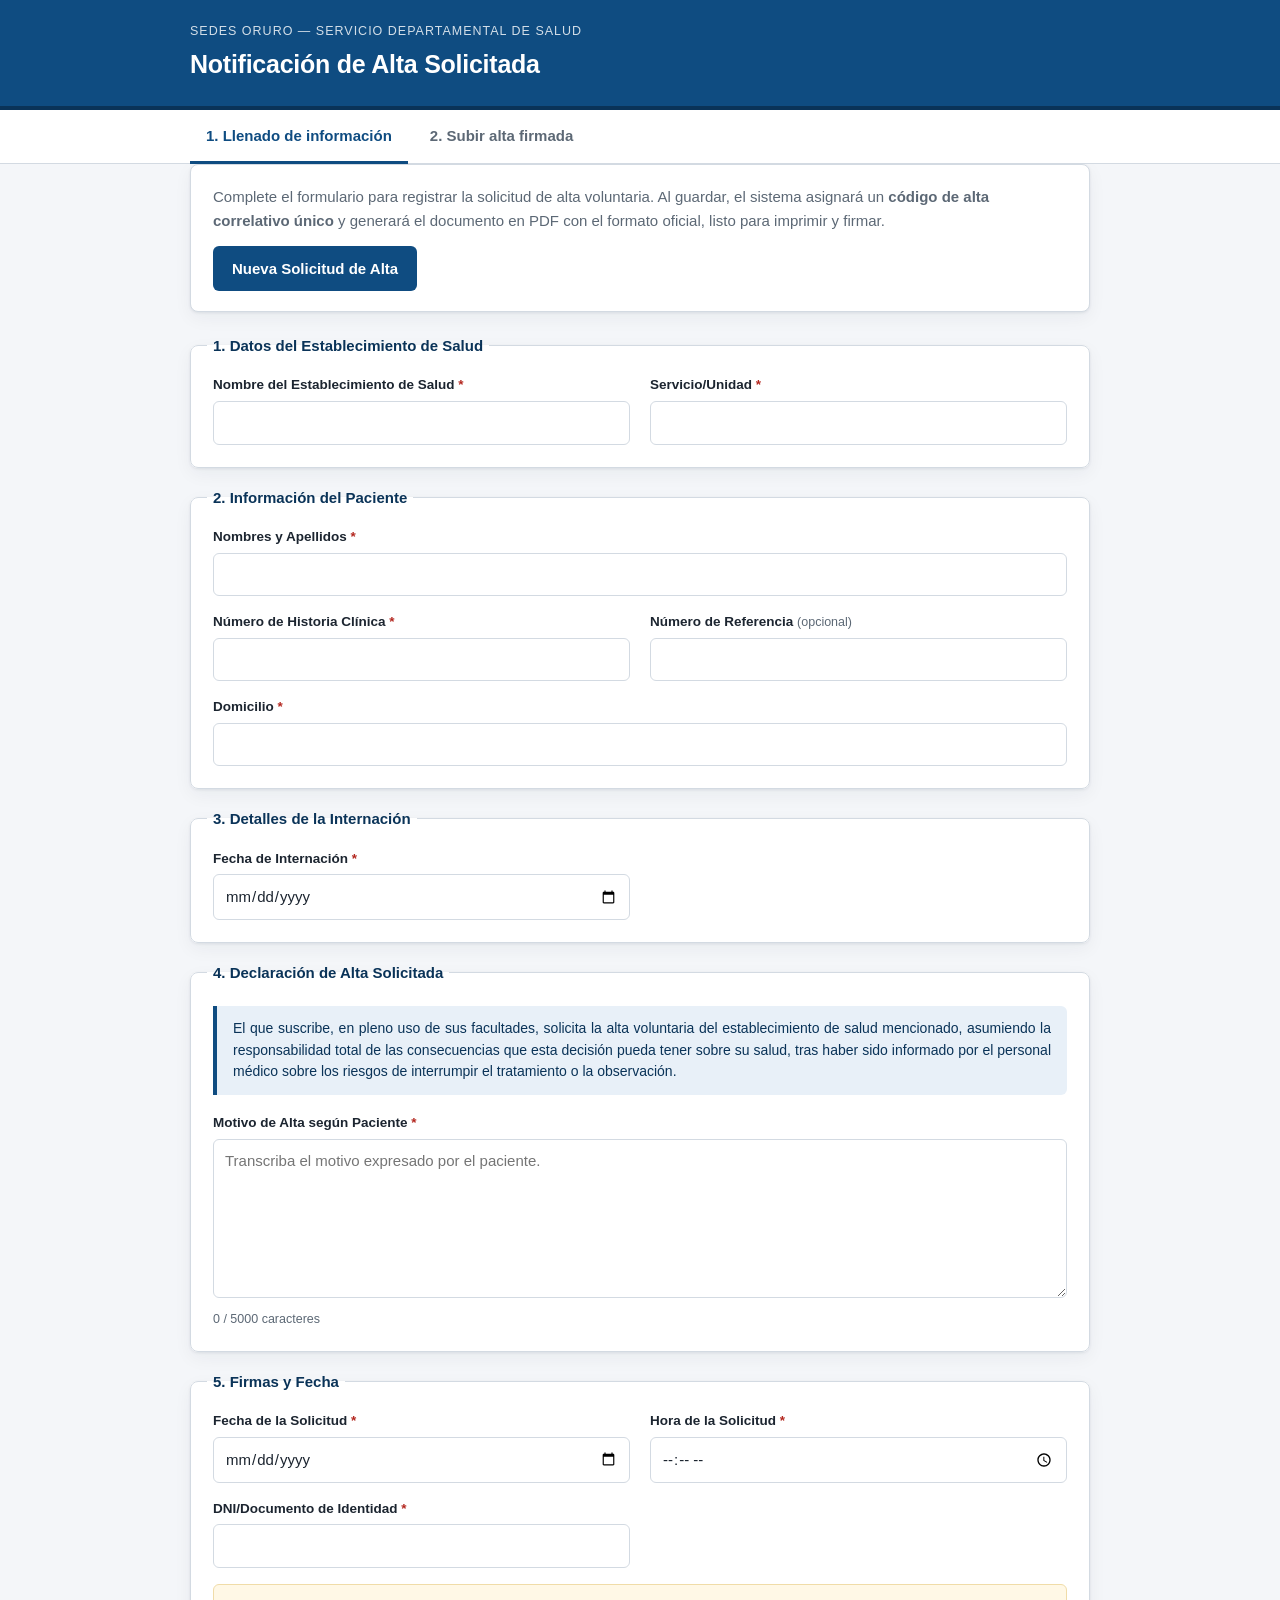
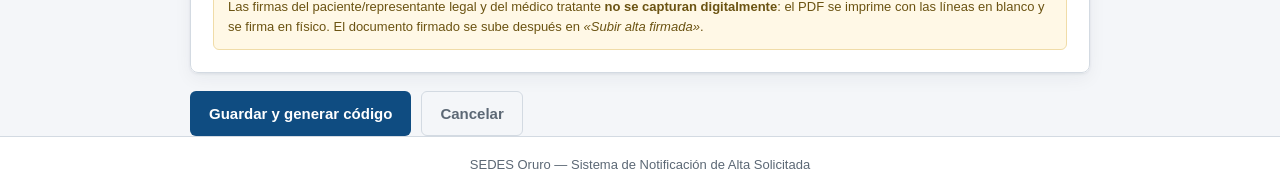
==== index.html @ 05558071 "first commit" ====
<!DOCTYPE html>
<html lang="es">
<head>
<meta charset="utf-8">
<meta name="viewport" content="width=device-width, initial-scale=1">
<title>Alta Solicitada — SEDES Oruro</title>
<meta name="description" content="Sistema de notificación de alta solicitada del Servicio Departamental de Salud de Oruro.">
<link rel="stylesheet" href="assets/style.css">
</head>
<body>

<header class="cabecera">
  <div class="contenedor cabecera__interior">
    <div>
      <p class="cabecera__institucion">SEDES Oruro — Servicio Departamental de Salud</p>
      <h1 class="cabecera__titulo">Notificación de Alta Solicitada</h1>
    </div>
  </div>
</header>

<nav class="pestanas" aria-label="Secciones del sistema">
  <div class="contenedor pestanas__interior">
    <button type="button" class="pestana pestana--activa" data-panel="panel-llenado" aria-selected="true">
      1. Llenado de información
    </button>
    <button type="button" class="pestana" data-panel="panel-subida" aria-selected="false">
      2. Subir alta firmada
    </button>
  </div>
</nav>

<main class="contenedor">

  <!-- ================================================================
       SECCIÓN A — LLENADO DE INFORMACIÓN
       ================================================================ -->
  <section id="panel-llenado" class="panel">

    <div class="intro">
      <p>
        Complete el formulario para registrar la solicitud de alta voluntaria. Al guardar,
        el sistema asignará un <strong>código de alta correlativo único</strong> y generará el
        documento en PDF con el formato oficial, listo para imprimir y firmar.
      </p>
      <button type="button" id="btn-nueva-solicitud" class="boton boton--primario">
        Nueva Solicitud de Alta
      </button>
    </div>

    <form id="form-alta" class="formulario" novalidate hidden>

      <!-- 1. Establecimiento -->
      <fieldset class="bloque">
        <legend class="bloque__titulo">1. Datos del Establecimiento de Salud</legend>
        <div class="grilla">
          <div class="campo">
            <label for="nombre_establecimiento">Nombre del Establecimiento de Salud <span class="req">*</span></label>
            <input type="text" id="nombre_establecimiento" name="nombre_establecimiento" maxlength="255" autocomplete="off" required>
            <p class="campo__error" data-error-de="nombre_establecimiento"></p>
          </div>
          <div class="campo">
            <label for="servicio_unidad">Servicio/Unidad <span class="req">*</span></label>
            <input type="text" id="servicio_unidad" name="servicio_unidad" maxlength="255" autocomplete="off" required>
            <p class="campo__error" data-error-de="servicio_unidad"></p>
          </div>
        </div>
      </fieldset>

      <!-- 2. Paciente -->
      <fieldset class="bloque">
        <legend class="bloque__titulo">2. Información del Paciente</legend>
        <div class="grilla">
          <div class="campo campo--ancho">
            <label for="nombre_paciente">Nombres y Apellidos <span class="req">*</span></label>
            <input type="text" id="nombre_paciente" name="nombre_paciente" maxlength="255" autocomplete="off" required>
            <p class="campo__error" data-error-de="nombre_paciente"></p>
          </div>
          <div class="campo">
            <label for="numero_historia_clinica">Número de Historia Clínica <span class="req">*</span></label>
            <input type="text" id="numero_historia_clinica" name="numero_historia_clinica" maxlength="100" autocomplete="off" required>
            <p class="campo__error" data-error-de="numero_historia_clinica"></p>
          </div>
          <div class="campo">
            <label for="numero_referencia">Número de Referencia <span class="opcional">(opcional)</span></label>
            <input type="text" id="numero_referencia" name="numero_referencia" maxlength="100" autocomplete="off">
            <p class="campo__error" data-error-de="numero_referencia"></p>
          </div>
          <div class="campo campo--ancho">
            <label for="domicilio">Domicilio <span class="req">*</span></label>
            <input type="text" id="domicilio" name="domicilio" maxlength="255" autocomplete="off" required>
            <p class="campo__error" data-error-de="domicilio"></p>
          </div>
        </div>
      </fieldset>

      <!-- 3. Internación -->
      <fieldset class="bloque">
        <legend class="bloque__titulo">3. Detalles de la Internación</legend>
        <div class="grilla">
          <div class="campo">
            <label for="fecha_internacion">Fecha de Internación <span class="req">*</span></label>
            <input type="date" id="fecha_internacion" name="fecha_internacion" required>
            <p class="campo__error" data-error-de="fecha_internacion"></p>
          </div>
        </div>
      </fieldset>

      <!-- 4. Declaración -->
      <fieldset class="bloque">
        <legend class="bloque__titulo">4. Declaración de Alta Solicitada</legend>
        <p class="declaracion">
          El que suscribe, en pleno uso de sus facultades, solicita la alta voluntaria del
          establecimiento de salud mencionado, asumiendo la responsabilidad total de las
          consecuencias que esta decisión pueda tener sobre su salud, tras haber sido
          informado por el personal médico sobre los riesgos de interrumpir el tratamiento
          o la observación.
        </p>
        <div class="campo">
          <label for="motivo_alta">Motivo de Alta según Paciente <span class="req">*</span></label>
          <textarea id="motivo_alta" name="motivo_alta" rows="6" maxlength="5000" required
                    placeholder="Transcriba el motivo expresado por el paciente."></textarea>
          <p class="campo__ayuda"><span id="contador-motivo">0</span> / 5000 caracteres</p>
          <p class="campo__error" data-error-de="motivo_alta"></p>
        </div>
      </fieldset>

      <!-- 5. Firmas y fecha -->
      <fieldset class="bloque">
        <legend class="bloque__titulo">5. Firmas y Fecha</legend>
        <div class="grilla">
          <div class="campo">
            <label for="fecha_solicitud">Fecha de la Solicitud <span class="req">*</span></label>
            <input type="date" id="fecha_solicitud" name="fecha_solicitud" required>
            <p class="campo__error" data-error-de="fecha_solicitud"></p>
          </div>
          <div class="campo">
            <label for="hora_solicitud">Hora de la Solicitud <span class="req">*</span></label>
            <input type="time" id="hora_solicitud" name="hora_solicitud" required>
            <p class="campo__error" data-error-de="hora_solicitud"></p>
          </div>
          <div class="campo">
            <label for="dni_documento">DNI/Documento de Identidad <span class="req">*</span></label>
            <input type="text" id="dni_documento" name="dni_documento" maxlength="50" autocomplete="off" required>
            <p class="campo__error" data-error-de="dni_documento"></p>
          </div>
        </div>
        <p class="aviso">
          Las firmas del paciente/representante legal y del médico tratante <strong>no se
          capturan digitalmente</strong>: el PDF se imprime con las líneas en blanco y se firma
          en físico. El documento firmado se sube después en <em>«Subir alta firmada»</em>.
        </p>
      </fieldset>

      <div class="acciones">
        <button type="submit" class="boton boton--primario" id="btn-guardar">Guardar y generar código</button>
        <button type="button" class="boton boton--plano" id="btn-cancelar">Cancelar</button>
      </div>

      <p class="mensaje" id="mensaje-alta" role="status" hidden></p>
    </form>

    <!-- Resultado tras guardar -->
    <div class="resultado" id="resultado-alta" hidden>
      <p class="resultado__etiqueta">Código de alta asignado</p>
      <p class="resultado__codigo" id="codigo-asignado">—</p>
      <p class="resultado__detalle" id="resultado-detalle"></p>
      <div class="acciones">
        <a class="boton boton--primario" id="btn-descargar-pdf" href="#" download>Descargar PDF</a>
        <a class="boton boton--secundario" id="btn-ver-pdf" href="#" target="_blank" rel="noopener">Ver PDF</a>
        <button type="button" class="boton boton--plano" id="btn-otra-solicitud">Registrar otra solicitud</button>
      </div>
      <p class="resultado__nota">
        Anote o conserve este código: será necesario para subir el documento una vez firmado.
      </p>
    </div>

  </section>

  <!-- ================================================================
       SECCIÓN B — SUBIR ALTA FIRMADA
       ================================================================ -->
  <section id="panel-subida" class="panel" hidden>

    <div class="intro">
      <p>
        Suba el formato de alta ya firmado en físico (escaneado o fotografiado). El sistema
        verificará que el código de alta corresponda a una solicitud registrada antes de
        aceptar el archivo.
      </p>
    </div>

    <form id="form-subida" class="formulario" novalidate enctype="multipart/form-data">
      <fieldset class="bloque">
        <legend class="bloque__titulo">Documento firmado</legend>

        <div class="campo">
          <label for="codigo_alta">Código de Alta <span class="req">*</span></label>
          <input type="text" id="codigo_alta" name="codigo_alta" maxlength="20"
                 placeholder="ALTA-000001" autocomplete="off" spellcheck="false" required>
          <p class="campo__ayuda" id="estado-codigo"></p>
          <p class="campo__error" data-error-de="codigo_alta"></p>
        </div>

        <div class="campo">
          <label for="archivo">Adjuntar Documento <span class="req">*</span></label>
          <input type="file" id="archivo" name="archivo" accept=".pdf,.jpg,.jpeg,application/pdf,image/jpeg" required>
          <p class="campo__ayuda">Formatos aceptados: PDF o JPG. Tamaño máximo: 10 MB.</p>
          <p class="campo__error" data-error-de="archivo"></p>
        </div>
      </fieldset>

      <div class="acciones">
        <button type="submit" class="boton boton--primario" id="btn-subir">Subir documento</button>
        <button type="button" class="boton boton--plano" id="btn-limpiar-subida">Limpiar</button>
      </div>

      <p class="mensaje" id="mensaje-subida" role="status" hidden></p>
    </form>

    <div class="resultado" id="resultado-subida" hidden>
      <p class="resultado__etiqueta">Documento recibido</p>
      <p class="resultado__codigo" id="subida-codigo">—</p>
      <p class="resultado__detalle" id="subida-detalle"></p>
      <div class="acciones">
        <button type="button" class="boton boton--plano" id="btn-otra-subida">Subir otro documento</button>
      </div>
    </div>

  </section>

</main>

<footer class="pie">
  <div class="contenedor">
    <p>SEDES Oruro — Sistema de Notificación de Alta Solicitada</p>
  </div>
</footer>

<script src="assets/app.js"></script>
</body>
</html>
---- assets/style.css ----
/* =====================================================================
   Sistema de Alta Solicitada — SEDES Oruro
   Hoja de estilos única de la landing page.
   ===================================================================== */

:root {
  --azul:        #0f4c81;
  --azul-oscuro: #0a3358;
  --azul-suave:  #e8f0f8;
  --verde:       #1b7a4b;
  --verde-suave: #e6f4ec;
  --rojo:        #b3261e;
  --rojo-suave:  #fdecea;
  --tinta:       #1c2530;
  --gris:        #5c6875;
  --borde:       #d3dae2;
  --fondo:       #f4f6f9;
  --blanco:      #ffffff;
  --radio:       8px;
  --sombra:      0 1px 3px rgba(16, 30, 50, .08), 0 6px 18px rgba(16, 30, 50, .05);
}

* { box-sizing: border-box; }

html { -webkit-text-size-adjust: 100%; }

body {
  margin: 0;
  background: var(--fondo);
  color: var(--tinta);
  font-family: "Segoe UI", Roboto, "Helvetica Neue", Arial, sans-serif;
  font-size: 15px;
  line-height: 1.55;
}

.contenedor {
  width: 100%;
  max-width: 940px;
  margin: 0 auto;
  padding: 0 20px;
}

/* ---------- Cabecera ------------------------------------------------ */
.cabecera {
  background: var(--azul);
  color: var(--blanco);
  border-bottom: 4px solid var(--azul-oscuro);
}

.cabecera__interior {
  padding-top: 22px;
  padding-bottom: 22px;
}

.cabecera__institucion {
  margin: 0;
  font-size: 12.5px;
  letter-spacing: .08em;
  text-transform: uppercase;
  color: rgba(255, 255, 255, .82);
}

.cabecera__titulo {
  margin: 4px 0 0;
  font-size: 25px;
  font-weight: 600;
  letter-spacing: -.01em;
}

/* ---------- Pestañas ------------------------------------------------ */
.pestanas {
  background: var(--blanco);
  border-bottom: 1px solid var(--borde);
  position: sticky;
  top: 0;
  z-index: 5;
}

.pestanas__interior { display: flex; gap: 6px; }

.pestana {
  appearance: none;
  border: 0;
  background: transparent;
  padding: 14px 16px;
  font: inherit;
  font-weight: 600;
  color: var(--gris);
  cursor: pointer;
  border-bottom: 3px solid transparent;
  margin-bottom: -1px;
}

.pestana:hover { color: var(--azul); }

.pestana--activa {
  color: var(--azul);
  border-bottom-color: var(--azul);
}

.pestana:focus-visible,
.boton:focus-visible,
input:focus-visible,
textarea:focus-visible {
  outline: 3px solid rgba(15, 76, 129, .35);
  outline-offset: 1px;
}

/* ---------- Estructura ---------------------------------------------- */
main { padding: 28px 20px 56px; }

.panel[hidden] { display: none; }

.intro {
  background: var(--blanco);
  border: 1px solid var(--borde);
  border-radius: var(--radio);
  padding: 20px 22px;
  box-shadow: var(--sombra);
  margin-bottom: 22px;
}

.intro p { margin: 0 0 14px; color: var(--gris); }
.intro p:last-child { margin-bottom: 0; }

.formulario { display: block; }

.bloque {
  background: var(--blanco);
  border: 1px solid var(--borde);
  border-radius: var(--radio);
  padding: 18px 22px 22px;
  margin: 0 0 18px;
  box-shadow: var(--sombra);
}

.bloque__titulo {
  font-size: 15px;
  font-weight: 700;
  color: var(--azul-oscuro);
  padding: 0 6px;
  margin-left: -6px;
}

/* ---------- Campos --------------------------------------------------- */
.grilla {
  display: grid;
  grid-template-columns: repeat(2, minmax(0, 1fr));
  gap: 16px 20px;
}

.campo--ancho { grid-column: 1 / -1; }

.campo label {
  display: block;
  font-weight: 600;
  font-size: 13.5px;
  margin-bottom: 5px;
}

.req { color: var(--rojo); }
.opcional { color: var(--gris); font-weight: 400; font-size: 12.5px; }

input[type="text"],
input[type="date"],
input[type="time"],
input[type="file"],
textarea {
  width: 100%;
  padding: 9px 11px;
  border: 1px solid var(--borde);
  border-radius: 6px;
  font: inherit;
  color: var(--tinta);
  background: var(--blanco);
  transition: border-color .15s ease;
}

input:focus, textarea:focus { border-color: var(--azul); }

textarea { resize: vertical; min-height: 110px; }

input[type="file"] { padding: 8px; background: #fbfcfd; }

.campo--invalido input,
.campo--invalido textarea { border-color: var(--rojo); background: #fffafa; }

.campo__ayuda {
  margin: 5px 0 0;
  font-size: 12.5px;
  color: var(--gris);
}

.campo__error {
  margin: 5px 0 0;
  font-size: 12.5px;
  color: var(--rojo);
  font-weight: 600;
  display: none;
}

.campo__error.visible { display: block; }

.declaracion {
  background: var(--azul-suave);
  border-left: 4px solid var(--azul);
  border-radius: 0 6px 6px 0;
  padding: 12px 16px;
  margin: 4px 0 18px;
  text-align: justify;
  color: var(--azul-oscuro);
  font-size: 14px;
}

.aviso {
  margin: 16px 0 0;
  padding: 12px 14px;
  background: #fff8e6;
  border: 1px solid #f0dca8;
  border-radius: 6px;
  font-size: 13px;
  color: #6b5312;
}

/* ---------- Botones -------------------------------------------------- */
.acciones {
  display: flex;
  flex-wrap: wrap;
  gap: 10px;
  align-items: center;
}

.boton {
  appearance: none;
  display: inline-block;
  border: 1px solid transparent;
  border-radius: 6px;
  padding: 10px 18px;
  font: inherit;
  font-weight: 600;
  cursor: pointer;
  text-decoration: none;
  text-align: center;
  transition: background-color .15s ease, border-color .15s ease;
}

.boton--primario { background: var(--azul); color: var(--blanco); }
.boton--primario:hover { background: var(--azul-oscuro); }

.boton--secundario {
  background: var(--blanco);
  color: var(--azul);
  border-color: var(--azul);
}
.boton--secundario:hover { background: var(--azul-suave); }

.boton--plano {
  background: transparent;
  color: var(--gris);
  border-color: var(--borde);
}
.boton--plano:hover { background: #eef1f5; }

.boton[disabled],
.boton[aria-disabled="true"] {
  opacity: .55;
  cursor: not-allowed;
  pointer-events: none;
}

/* ---------- Mensajes y resultado -------------------------------------- */
.mensaje {
  margin: 16px 0 0;
  padding: 12px 14px;
  border-radius: 6px;
  font-weight: 600;
  font-size: 14px;
}

.mensaje--error {
  background: var(--rojo-suave);
  color: var(--rojo);
  border: 1px solid #f2c1bd;
}

.mensaje--ok {
  background: var(--verde-suave);
  color: var(--verde);
  border: 1px solid #b9dfc9;
}

.mensaje--info {
  background: var(--azul-suave);
  color: var(--azul-oscuro);
  border: 1px solid #c3d8ea;
}

.resultado {
  background: var(--blanco);
  border: 2px solid var(--verde);
  border-radius: var(--radio);
  padding: 22px;
  box-shadow: var(--sombra);
  text-align: center;
}

.resultado__etiqueta {
  margin: 0;
  font-size: 12.5px;
  letter-spacing: .09em;
  text-transform: uppercase;
  color: var(--verde);
  font-weight: 700;
}

.resultado__codigo {
  margin: 6px 0 4px;
  font-size: 34px;
  font-weight: 700;
  letter-spacing: .04em;
  font-family: "Consolas", "SFMono-Regular", "Menlo", monospace;
  color: var(--tinta);
}

.resultado__detalle {
  margin: 0 0 18px;
  color: var(--gris);
  font-size: 14px;
}

.resultado .acciones { justify-content: center; }

.resultado__nota {
  margin: 16px 0 0;
  font-size: 13px;
  color: var(--gris);
}

.estado-ok   { color: var(--verde); font-weight: 600; }
.estado-mal  { color: var(--rojo);  font-weight: 600; }

/* ---------- Pie ------------------------------------------------------- */
.pie {
  border-top: 1px solid var(--borde);
  background: var(--blanco);
  padding: 18px 0;
}

.pie p {
  margin: 0;
  font-size: 13px;
  color: var(--gris);
  text-align: center;
}

/* ---------- Responsive ------------------------------------------------ */
@media (max-width: 640px) {
  .grilla { grid-template-columns: 1fr; }
  .cabecera__titulo { font-size: 20px; }
  .resultado__codigo { font-size: 26px; }
  .bloque { padding: 16px; }
  .acciones .boton { flex: 1 1 auto; }
}
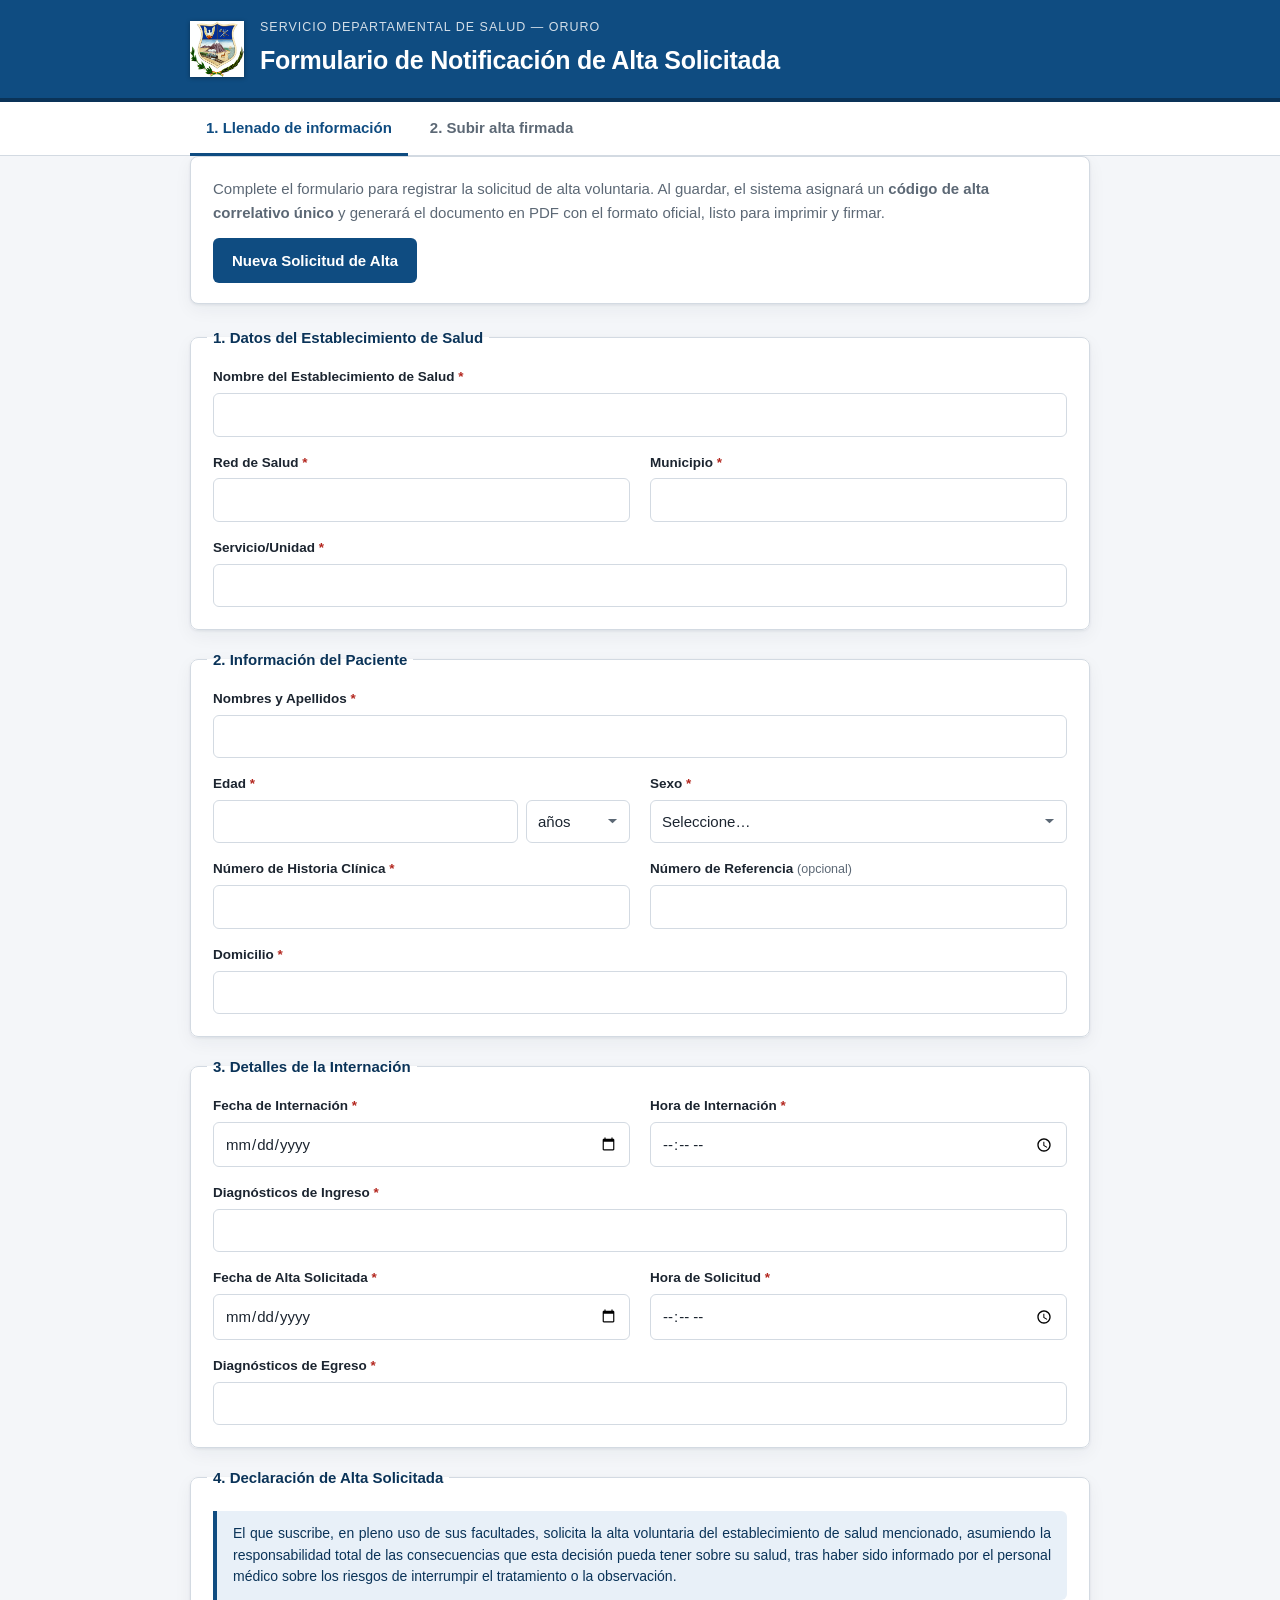
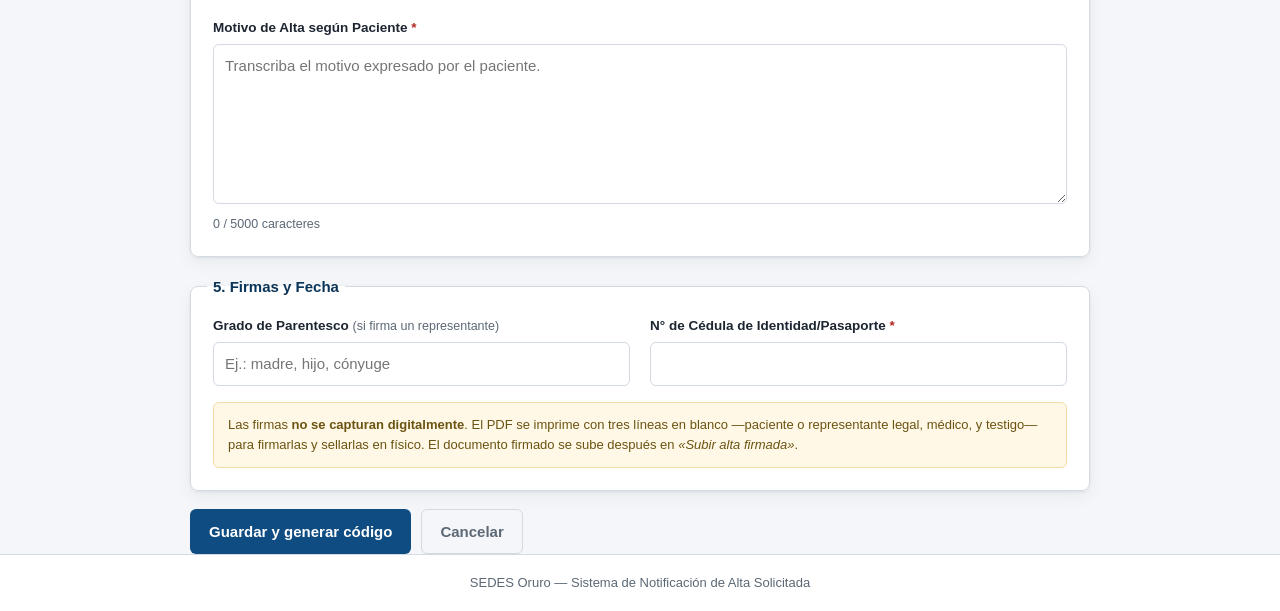
==== commit 75b77771: "fix: nuevos campos" ====
--- a/index.html
+++ b/index.html
@@ -5,15 +5,17 @@
 <meta name="viewport" content="width=device-width, initial-scale=1">
 <title>Alta Solicitada — SEDES Oruro</title>
 <meta name="description" content="Sistema de notificación de alta solicitada del Servicio Departamental de Salud de Oruro.">
+<link rel="icon" href="assets/membrete.png" type="image/png">
 <link rel="stylesheet" href="assets/style.css">
 </head>
 <body>
 
 <header class="cabecera">
   <div class="contenedor cabecera__interior">
+    <img class="cabecera__escudo" src="assets/membrete.png" alt="Escudo del Departamento de Oruro">
     <div>
-      <p class="cabecera__institucion">SEDES Oruro — Servicio Departamental de Salud</p>
-      <h1 class="cabecera__titulo">Notificación de Alta Solicitada</h1>
+      <p class="cabecera__institucion">Servicio Departamental de Salud — Oruro</p>
+      <h1 class="cabecera__titulo">Formulario de Notificación de Alta Solicitada</h1>
     </div>
   </div>
 </header>
@@ -53,12 +55,22 @@
       <fieldset class="bloque">
         <legend class="bloque__titulo">1. Datos del Establecimiento de Salud</legend>
         <div class="grilla">
-          <div class="campo">
+          <div class="campo campo--ancho">
             <label for="nombre_establecimiento">Nombre del Establecimiento de Salud <span class="req">*</span></label>
             <input type="text" id="nombre_establecimiento" name="nombre_establecimiento" maxlength="255" autocomplete="off" required>
             <p class="campo__error" data-error-de="nombre_establecimiento"></p>
           </div>
           <div class="campo">
+            <label for="red_salud">Red de Salud <span class="req">*</span></label>
+            <input type="text" id="red_salud" name="red_salud" maxlength="255" autocomplete="off" required>
+            <p class="campo__error" data-error-de="red_salud"></p>
+          </div>
+          <div class="campo">
+            <label for="municipio">Municipio <span class="req">*</span></label>
+            <input type="text" id="municipio" name="municipio" maxlength="255" autocomplete="off" required>
+            <p class="campo__error" data-error-de="municipio"></p>
+          </div>
+          <div class="campo campo--ancho">
             <label for="servicio_unidad">Servicio/Unidad <span class="req">*</span></label>
             <input type="text" id="servicio_unidad" name="servicio_unidad" maxlength="255" autocomplete="off" required>
             <p class="campo__error" data-error-de="servicio_unidad"></p>
@@ -76,6 +88,27 @@
             <p class="campo__error" data-error-de="nombre_paciente"></p>
           </div>
           <div class="campo">
+            <label for="edad">Edad <span class="req">*</span></label>
+            <div class="campo__compuesto">
+              <input type="number" id="edad" name="edad" min="0" max="130" step="1" inputmode="numeric" required>
+              <select id="edad_unidad" name="edad_unidad">
+                <option value="anios" selected>años</option>
+                <option value="meses">meses</option>
+                <option value="dias">días</option>
+              </select>
+            </div>
+            <p class="campo__error" data-error-de="edad"></p>
+          </div>
+          <div class="campo">
+            <label for="sexo">Sexo <span class="req">*</span></label>
+            <select id="sexo" name="sexo" required>
+              <option value="">Seleccione…</option>
+              <option value="F">Femenino</option>
+              <option value="M">Masculino</option>
+            </select>
+            <p class="campo__error" data-error-de="sexo"></p>
+          </div>
+          <div class="campo">
             <label for="numero_historia_clinica">Número de Historia Clínica <span class="req">*</span></label>
             <input type="text" id="numero_historia_clinica" name="numero_historia_clinica" maxlength="100" autocomplete="off" required>
             <p class="campo__error" data-error-de="numero_historia_clinica"></p>
@@ -101,6 +134,31 @@
             <label for="fecha_internacion">Fecha de Internación <span class="req">*</span></label>
             <input type="date" id="fecha_internacion" name="fecha_internacion" required>
             <p class="campo__error" data-error-de="fecha_internacion"></p>
+          </div>
+          <div class="campo">
+            <label for="hora_internacion">Hora de Internación <span class="req">*</span></label>
+            <input type="time" id="hora_internacion" name="hora_internacion" required>
+            <p class="campo__error" data-error-de="hora_internacion"></p>
+          </div>
+          <div class="campo campo--ancho">
+            <label for="diagnosticos_ingreso">Diagnósticos de Ingreso <span class="req">*</span></label>
+            <input type="text" id="diagnosticos_ingreso" name="diagnosticos_ingreso" maxlength="300" autocomplete="off" required>
+            <p class="campo__error" data-error-de="diagnosticos_ingreso"></p>
+          </div>
+          <div class="campo">
+            <label for="fecha_solicitud">Fecha de Alta Solicitada <span class="req">*</span></label>
+            <input type="date" id="fecha_solicitud" name="fecha_solicitud" required>
+            <p class="campo__error" data-error-de="fecha_solicitud"></p>
+          </div>
+          <div class="campo">
+            <label for="hora_solicitud">Hora de Solicitud <span class="req">*</span></label>
+            <input type="time" id="hora_solicitud" name="hora_solicitud" required>
+            <p class="campo__error" data-error-de="hora_solicitud"></p>
+          </div>
+          <div class="campo campo--ancho">
+            <label for="diagnosticos_egreso">Diagnósticos de Egreso <span class="req">*</span></label>
+            <input type="text" id="diagnosticos_egreso" name="diagnosticos_egreso" maxlength="300" autocomplete="off" required>
+            <p class="campo__error" data-error-de="diagnosticos_egreso"></p>
           </div>
         </div>
       </fieldset>
@@ -129,25 +187,22 @@
         <legend class="bloque__titulo">5. Firmas y Fecha</legend>
         <div class="grilla">
           <div class="campo">
-            <label for="fecha_solicitud">Fecha de la Solicitud <span class="req">*</span></label>
-            <input type="date" id="fecha_solicitud" name="fecha_solicitud" required>
-            <p class="campo__error" data-error-de="fecha_solicitud"></p>
-          </div>
-          <div class="campo">
-            <label for="hora_solicitud">Hora de la Solicitud <span class="req">*</span></label>
-            <input type="time" id="hora_solicitud" name="hora_solicitud" required>
-            <p class="campo__error" data-error-de="hora_solicitud"></p>
-          </div>
-          <div class="campo">
-            <label for="dni_documento">DNI/Documento de Identidad <span class="req">*</span></label>
-            <input type="text" id="dni_documento" name="dni_documento" maxlength="50" autocomplete="off" required>
-            <p class="campo__error" data-error-de="dni_documento"></p>
+            <label for="grado_parentesco">Grado de Parentesco <span class="opcional">(si firma un representante)</span></label>
+            <input type="text" id="grado_parentesco" name="grado_parentesco" maxlength="120" autocomplete="off"
+                   placeholder="Ej.: madre, hijo, cónyuge">
+            <p class="campo__error" data-error-de="grado_parentesco"></p>
+          </div>
+          <div class="campo">
+            <label for="ci_pasaporte">N° de Cédula de Identidad/Pasaporte <span class="req">*</span></label>
+            <input type="text" id="ci_pasaporte" name="ci_pasaporte" maxlength="50" autocomplete="off" required>
+            <p class="campo__error" data-error-de="ci_pasaporte"></p>
           </div>
         </div>
         <p class="aviso">
-          Las firmas del paciente/representante legal y del médico tratante <strong>no se
-          capturan digitalmente</strong>: el PDF se imprime con las líneas en blanco y se firma
-          en físico. El documento firmado se sube después en <em>«Subir alta firmada»</em>.
+          Las firmas <strong>no se capturan digitalmente</strong>. El PDF se imprime con tres
+          líneas en blanco —paciente o representante legal, médico, y testigo— para firmarlas
+          y sellarlas en físico. El documento firmado se sube después en
+          <em>«Subir alta firmada»</em>.
         </p>
       </fieldset>
 
@@ -183,7 +238,7 @@
 
     <div class="intro">
       <p>
-        Suba el formato de alta ya firmado en físico (escaneado o fotografiado). El sistema
+        Suba el formulario de alta ya firmado en físico (escaneado o fotografiado). El sistema
         verificará que el código de alta corresponda a una solicitud registrada antes de
         aceptar el archivo.
       </p>
--- a/assets/style.css
+++ b/assets/style.css
@@ -1,363 +1,397 @@
-/* =====================================================================
-   Sistema de Alta Solicitada — SEDES Oruro
-   Hoja de estilos única de la landing page.
-   ===================================================================== */
-
-:root {
-  --azul:        #0f4c81;
-  --azul-oscuro: #0a3358;
-  --azul-suave:  #e8f0f8;
-  --verde:       #1b7a4b;
-  --verde-suave: #e6f4ec;
-  --rojo:        #b3261e;
-  --rojo-suave:  #fdecea;
-  --tinta:       #1c2530;
-  --gris:        #5c6875;
-  --borde:       #d3dae2;
-  --fondo:       #f4f6f9;
-  --blanco:      #ffffff;
-  --radio:       8px;
-  --sombra:      0 1px 3px rgba(16, 30, 50, .08), 0 6px 18px rgba(16, 30, 50, .05);
-}
-
-* { box-sizing: border-box; }
-
-html { -webkit-text-size-adjust: 100%; }
-
-body {
-  margin: 0;
-  background: var(--fondo);
-  color: var(--tinta);
-  font-family: "Segoe UI", Roboto, "Helvetica Neue", Arial, sans-serif;
-  font-size: 15px;
-  line-height: 1.55;
-}
-
-.contenedor {
-  width: 100%;
-  max-width: 940px;
-  margin: 0 auto;
-  padding: 0 20px;
-}
-
-/* ---------- Cabecera ------------------------------------------------ */
-.cabecera {
-  background: var(--azul);
-  color: var(--blanco);
-  border-bottom: 4px solid var(--azul-oscuro);
-}
-
-.cabecera__interior {
-  padding-top: 22px;
-  padding-bottom: 22px;
-}
-
-.cabecera__institucion {
-  margin: 0;
-  font-size: 12.5px;
-  letter-spacing: .08em;
-  text-transform: uppercase;
-  color: rgba(255, 255, 255, .82);
-}
-
-.cabecera__titulo {
-  margin: 4px 0 0;
-  font-size: 25px;
-  font-weight: 600;
-  letter-spacing: -.01em;
-}
-
-/* ---------- Pestañas ------------------------------------------------ */
-.pestanas {
-  background: var(--blanco);
-  border-bottom: 1px solid var(--borde);
-  position: sticky;
-  top: 0;
-  z-index: 5;
-}
-
-.pestanas__interior { display: flex; gap: 6px; }
-
-.pestana {
-  appearance: none;
-  border: 0;
-  background: transparent;
-  padding: 14px 16px;
-  font: inherit;
-  font-weight: 600;
-  color: var(--gris);
-  cursor: pointer;
-  border-bottom: 3px solid transparent;
-  margin-bottom: -1px;
-}
-
-.pestana:hover { color: var(--azul); }
-
-.pestana--activa {
-  color: var(--azul);
-  border-bottom-color: var(--azul);
-}
-
-.pestana:focus-visible,
-.boton:focus-visible,
-input:focus-visible,
-textarea:focus-visible {
-  outline: 3px solid rgba(15, 76, 129, .35);
-  outline-offset: 1px;
-}
-
-/* ---------- Estructura ---------------------------------------------- */
-main { padding: 28px 20px 56px; }
-
-.panel[hidden] { display: none; }
-
-.intro {
-  background: var(--blanco);
-  border: 1px solid var(--borde);
-  border-radius: var(--radio);
-  padding: 20px 22px;
-  box-shadow: var(--sombra);
-  margin-bottom: 22px;
-}
-
-.intro p { margin: 0 0 14px; color: var(--gris); }
-.intro p:last-child { margin-bottom: 0; }
-
-.formulario { display: block; }
-
-.bloque {
-  background: var(--blanco);
-  border: 1px solid var(--borde);
-  border-radius: var(--radio);
-  padding: 18px 22px 22px;
-  margin: 0 0 18px;
-  box-shadow: var(--sombra);
-}
-
-.bloque__titulo {
-  font-size: 15px;
-  font-weight: 700;
-  color: var(--azul-oscuro);
-  padding: 0 6px;
-  margin-left: -6px;
-}
-
-/* ---------- Campos --------------------------------------------------- */
-.grilla {
-  display: grid;
-  grid-template-columns: repeat(2, minmax(0, 1fr));
-  gap: 16px 20px;
-}
-
-.campo--ancho { grid-column: 1 / -1; }
-
-.campo label {
-  display: block;
-  font-weight: 600;
-  font-size: 13.5px;
-  margin-bottom: 5px;
-}
-
-.req { color: var(--rojo); }
-.opcional { color: var(--gris); font-weight: 400; font-size: 12.5px; }
-
-input[type="text"],
-input[type="date"],
-input[type="time"],
-input[type="file"],
-textarea {
-  width: 100%;
-  padding: 9px 11px;
-  border: 1px solid var(--borde);
-  border-radius: 6px;
-  font: inherit;
-  color: var(--tinta);
-  background: var(--blanco);
-  transition: border-color .15s ease;
-}
-
-input:focus, textarea:focus { border-color: var(--azul); }
-
-textarea { resize: vertical; min-height: 110px; }
-
-input[type="file"] { padding: 8px; background: #fbfcfd; }
-
-.campo--invalido input,
-.campo--invalido textarea { border-color: var(--rojo); background: #fffafa; }
-
-.campo__ayuda {
-  margin: 5px 0 0;
-  font-size: 12.5px;
-  color: var(--gris);
-}
-
-.campo__error {
-  margin: 5px 0 0;
-  font-size: 12.5px;
-  color: var(--rojo);
-  font-weight: 600;
-  display: none;
-}
-
-.campo__error.visible { display: block; }
-
-.declaracion {
-  background: var(--azul-suave);
-  border-left: 4px solid var(--azul);
-  border-radius: 0 6px 6px 0;
-  padding: 12px 16px;
-  margin: 4px 0 18px;
-  text-align: justify;
-  color: var(--azul-oscuro);
-  font-size: 14px;
-}
-
-.aviso {
-  margin: 16px 0 0;
-  padding: 12px 14px;
-  background: #fff8e6;
-  border: 1px solid #f0dca8;
-  border-radius: 6px;
-  font-size: 13px;
-  color: #6b5312;
-}
-
-/* ---------- Botones -------------------------------------------------- */
-.acciones {
-  display: flex;
-  flex-wrap: wrap;
-  gap: 10px;
-  align-items: center;
-}
-
-.boton {
-  appearance: none;
-  display: inline-block;
-  border: 1px solid transparent;
-  border-radius: 6px;
-  padding: 10px 18px;
-  font: inherit;
-  font-weight: 600;
-  cursor: pointer;
-  text-decoration: none;
-  text-align: center;
-  transition: background-color .15s ease, border-color .15s ease;
-}
-
-.boton--primario { background: var(--azul); color: var(--blanco); }
-.boton--primario:hover { background: var(--azul-oscuro); }
-
-.boton--secundario {
-  background: var(--blanco);
-  color: var(--azul);
-  border-color: var(--azul);
-}
-.boton--secundario:hover { background: var(--azul-suave); }
-
-.boton--plano {
-  background: transparent;
-  color: var(--gris);
-  border-color: var(--borde);
-}
-.boton--plano:hover { background: #eef1f5; }
-
-.boton[disabled],
-.boton[aria-disabled="true"] {
-  opacity: .55;
-  cursor: not-allowed;
-  pointer-events: none;
-}
-
-/* ---------- Mensajes y resultado -------------------------------------- */
-.mensaje {
-  margin: 16px 0 0;
-  padding: 12px 14px;
-  border-radius: 6px;
-  font-weight: 600;
-  font-size: 14px;
-}
-
-.mensaje--error {
-  background: var(--rojo-suave);
-  color: var(--rojo);
-  border: 1px solid #f2c1bd;
-}
-
-.mensaje--ok {
-  background: var(--verde-suave);
-  color: var(--verde);
-  border: 1px solid #b9dfc9;
-}
-
-.mensaje--info {
-  background: var(--azul-suave);
-  color: var(--azul-oscuro);
-  border: 1px solid #c3d8ea;
-}
-
-.resultado {
-  background: var(--blanco);
-  border: 2px solid var(--verde);
-  border-radius: var(--radio);
-  padding: 22px;
-  box-shadow: var(--sombra);
-  text-align: center;
-}
-
-.resultado__etiqueta {
-  margin: 0;
-  font-size: 12.5px;
-  letter-spacing: .09em;
-  text-transform: uppercase;
-  color: var(--verde);
-  font-weight: 700;
-}
-
-.resultado__codigo {
-  margin: 6px 0 4px;
-  font-size: 34px;
-  font-weight: 700;
-  letter-spacing: .04em;
-  font-family: "Consolas", "SFMono-Regular", "Menlo", monospace;
-  color: var(--tinta);
-}
-
-.resultado__detalle {
-  margin: 0 0 18px;
-  color: var(--gris);
-  font-size: 14px;
-}
-
-.resultado .acciones { justify-content: center; }
-
-.resultado__nota {
-  margin: 16px 0 0;
-  font-size: 13px;
-  color: var(--gris);
-}
-
-.estado-ok   { color: var(--verde); font-weight: 600; }
-.estado-mal  { color: var(--rojo);  font-weight: 600; }
-
-/* ---------- Pie ------------------------------------------------------- */
-.pie {
-  border-top: 1px solid var(--borde);
-  background: var(--blanco);
-  padding: 18px 0;
-}
-
-.pie p {
-  margin: 0;
-  font-size: 13px;
-  color: var(--gris);
-  text-align: center;
-}
-
-/* ---------- Responsive ------------------------------------------------ */
-@media (max-width: 640px) {
-  .grilla { grid-template-columns: 1fr; }
-  .cabecera__titulo { font-size: 20px; }
-  .resultado__codigo { font-size: 26px; }
-  .bloque { padding: 16px; }
-  .acciones .boton { flex: 1 1 auto; }
-}
+/* =====================================================================
+   Sistema de Alta Solicitada — SEDES Oruro
+   Hoja de estilos única de la landing page.
+   ===================================================================== */
+
+:root {
+  --azul:        #0f4c81;
+  --azul-oscuro: #0a3358;
+  --azul-suave:  #e8f0f8;
+  --verde:       #1b7a4b;
+  --verde-suave: #e6f4ec;
+  --rojo:        #b3261e;
+  --rojo-suave:  #fdecea;
+  --tinta:       #1c2530;
+  --gris:        #5c6875;
+  --borde:       #d3dae2;
+  --fondo:       #f4f6f9;
+  --blanco:      #ffffff;
+  --radio:       8px;
+  --sombra:      0 1px 3px rgba(16, 30, 50, .08), 0 6px 18px rgba(16, 30, 50, .05);
+}
+
+* { box-sizing: border-box; }
+
+html { -webkit-text-size-adjust: 100%; }
+
+body {
+  margin: 0;
+  background: var(--fondo);
+  color: var(--tinta);
+  font-family: "Segoe UI", Roboto, "Helvetica Neue", Arial, sans-serif;
+  font-size: 15px;
+  line-height: 1.55;
+}
+
+.contenedor {
+  width: 100%;
+  max-width: 940px;
+  margin: 0 auto;
+  padding: 0 20px;
+}
+
+/* ---------- Cabecera ------------------------------------------------ */
+.cabecera {
+  background: var(--azul);
+  color: var(--blanco);
+  border-bottom: 4px solid var(--azul-oscuro);
+}
+
+.cabecera__interior {
+  display: flex;
+  align-items: center;
+  gap: 16px;
+  padding-top: 18px;
+  padding-bottom: 18px;
+}
+
+.cabecera__escudo {
+  width: 54px;
+  height: auto;
+  flex: 0 0 auto;
+  filter: drop-shadow(0 1px 2px rgba(0, 0, 0, .35));
+}
+
+.cabecera__institucion {
+  margin: 0;
+  font-size: 12.5px;
+  letter-spacing: .08em;
+  text-transform: uppercase;
+  color: rgba(255, 255, 255, .82);
+}
+
+.cabecera__titulo {
+  margin: 4px 0 0;
+  font-size: 25px;
+  font-weight: 600;
+  letter-spacing: -.01em;
+}
+
+/* ---------- Pestañas ------------------------------------------------ */
+.pestanas {
+  background: var(--blanco);
+  border-bottom: 1px solid var(--borde);
+  position: sticky;
+  top: 0;
+  z-index: 5;
+}
+
+.pestanas__interior { display: flex; gap: 6px; }
+
+.pestana {
+  appearance: none;
+  border: 0;
+  background: transparent;
+  padding: 14px 16px;
+  font: inherit;
+  font-weight: 600;
+  color: var(--gris);
+  cursor: pointer;
+  border-bottom: 3px solid transparent;
+  margin-bottom: -1px;
+}
+
+.pestana:hover { color: var(--azul); }
+
+.pestana--activa {
+  color: var(--azul);
+  border-bottom-color: var(--azul);
+}
+
+.pestana:focus-visible,
+.boton:focus-visible,
+input:focus-visible,
+select:focus-visible,
+textarea:focus-visible {
+  outline: 3px solid rgba(15, 76, 129, .35);
+  outline-offset: 1px;
+}
+
+/* ---------- Estructura ---------------------------------------------- */
+main { padding: 28px 20px 56px; }
+
+.panel[hidden] { display: none; }
+
+.intro {
+  background: var(--blanco);
+  border: 1px solid var(--borde);
+  border-radius: var(--radio);
+  padding: 20px 22px;
+  box-shadow: var(--sombra);
+  margin-bottom: 22px;
+}
+
+.intro p { margin: 0 0 14px; color: var(--gris); }
+.intro p:last-child { margin-bottom: 0; }
+
+.formulario { display: block; }
+
+.bloque {
+  background: var(--blanco);
+  border: 1px solid var(--borde);
+  border-radius: var(--radio);
+  padding: 18px 22px 22px;
+  margin: 0 0 18px;
+  box-shadow: var(--sombra);
+}
+
+.bloque__titulo {
+  font-size: 15px;
+  font-weight: 700;
+  color: var(--azul-oscuro);
+  padding: 0 6px;
+  margin-left: -6px;
+}
+
+/* ---------- Campos --------------------------------------------------- */
+.grilla {
+  display: grid;
+  grid-template-columns: repeat(2, minmax(0, 1fr));
+  gap: 16px 20px;
+}
+
+.campo--ancho { grid-column: 1 / -1; }
+
+.campo label {
+  display: block;
+  font-weight: 600;
+  font-size: 13.5px;
+  margin-bottom: 5px;
+}
+
+.req { color: var(--rojo); }
+.opcional { color: var(--gris); font-weight: 400; font-size: 12.5px; }
+
+input[type="text"],
+input[type="number"],
+input[type="date"],
+input[type="time"],
+input[type="file"],
+select,
+textarea {
+  width: 100%;
+  padding: 9px 11px;
+  border: 1px solid var(--borde);
+  border-radius: 6px;
+  font: inherit;
+  color: var(--tinta);
+  background: var(--blanco);
+  transition: border-color .15s ease;
+}
+
+input:focus, select:focus, textarea:focus { border-color: var(--azul); }
+
+textarea { resize: vertical; min-height: 110px; }
+
+input[type="file"] { padding: 8px; background: #fbfcfd; }
+
+.campo--invalido input,
+.campo--invalido select,
+.campo--invalido textarea { border-color: var(--rojo); background: #fffafa; }
+
+select {
+  appearance: none;
+  background-image: url("data:image/svg+xml;charset=utf-8,%3Csvg xmlns='http://www.w3.org/2000/svg' viewBox='0 0 12 8'%3E%3Cpath fill='%235c6875' d='M1 1l5 5 5-5'/%3E%3C/svg%3E");
+  background-repeat: no-repeat;
+  background-position: right 11px center;
+  background-size: 11px;
+  padding-right: 32px;
+  cursor: pointer;
+}
+
+/* Edad: número y unidad comparten una sola fila. */
+.campo__compuesto {
+  display: flex;
+  gap: 8px;
+}
+
+.campo__compuesto input { flex: 1 1 auto; min-width: 0; }
+.campo__compuesto select { flex: 0 0 104px; }
+
+.campo__ayuda {
+  margin: 5px 0 0;
+  font-size: 12.5px;
+  color: var(--gris);
+}
+
+.campo__error {
+  margin: 5px 0 0;
+  font-size: 12.5px;
+  color: var(--rojo);
+  font-weight: 600;
+  display: none;
+}
+
+.campo__error.visible { display: block; }
+
+.declaracion {
+  background: var(--azul-suave);
+  border-left: 4px solid var(--azul);
+  border-radius: 0 6px 6px 0;
+  padding: 12px 16px;
+  margin: 4px 0 18px;
+  text-align: justify;
+  color: var(--azul-oscuro);
+  font-size: 14px;
+}
+
+.aviso {
+  margin: 16px 0 0;
+  padding: 12px 14px;
+  background: #fff8e6;
+  border: 1px solid #f0dca8;
+  border-radius: 6px;
+  font-size: 13px;
+  color: #6b5312;
+}
+
+/* ---------- Botones -------------------------------------------------- */
+.acciones {
+  display: flex;
+  flex-wrap: wrap;
+  gap: 10px;
+  align-items: center;
+}
+
+.boton {
+  appearance: none;
+  display: inline-block;
+  border: 1px solid transparent;
+  border-radius: 6px;
+  padding: 10px 18px;
+  font: inherit;
+  font-weight: 600;
+  cursor: pointer;
+  text-decoration: none;
+  text-align: center;
+  transition: background-color .15s ease, border-color .15s ease;
+}
+
+.boton--primario { background: var(--azul); color: var(--blanco); }
+.boton--primario:hover { background: var(--azul-oscuro); }
+
+.boton--secundario {
+  background: var(--blanco);
+  color: var(--azul);
+  border-color: var(--azul);
+}
+.boton--secundario:hover { background: var(--azul-suave); }
+
+.boton--plano {
+  background: transparent;
+  color: var(--gris);
+  border-color: var(--borde);
+}
+.boton--plano:hover { background: #eef1f5; }
+
+.boton[disabled],
+.boton[aria-disabled="true"] {
+  opacity: .55;
+  cursor: not-allowed;
+  pointer-events: none;
+}
+
+/* ---------- Mensajes y resultado -------------------------------------- */
+.mensaje {
+  margin: 16px 0 0;
+  padding: 12px 14px;
+  border-radius: 6px;
+  font-weight: 600;
+  font-size: 14px;
+}
+
+.mensaje--error {
+  background: var(--rojo-suave);
+  color: var(--rojo);
+  border: 1px solid #f2c1bd;
+}
+
+.mensaje--ok {
+  background: var(--verde-suave);
+  color: var(--verde);
+  border: 1px solid #b9dfc9;
+}
+
+.mensaje--info {
+  background: var(--azul-suave);
+  color: var(--azul-oscuro);
+  border: 1px solid #c3d8ea;
+}
+
+.resultado {
+  background: var(--blanco);
+  border: 2px solid var(--verde);
+  border-radius: var(--radio);
+  padding: 22px;
+  box-shadow: var(--sombra);
+  text-align: center;
+}
+
+.resultado__etiqueta {
+  margin: 0;
+  font-size: 12.5px;
+  letter-spacing: .09em;
+  text-transform: uppercase;
+  color: var(--verde);
+  font-weight: 700;
+}
+
+.resultado__codigo {
+  margin: 6px 0 4px;
+  font-size: 34px;
+  font-weight: 700;
+  letter-spacing: .04em;
+  font-family: "Consolas", "SFMono-Regular", "Menlo", monospace;
+  color: var(--tinta);
+}
+
+.resultado__detalle {
+  margin: 0 0 18px;
+  color: var(--gris);
+  font-size: 14px;
+}
+
+.resultado .acciones { justify-content: center; }
+
+.resultado__nota {
+  margin: 16px 0 0;
+  font-size: 13px;
+  color: var(--gris);
+}
+
+.estado-ok   { color: var(--verde); font-weight: 600; }
+.estado-mal  { color: var(--rojo);  font-weight: 600; }
+
+/* ---------- Pie ------------------------------------------------------- */
+.pie {
+  border-top: 1px solid var(--borde);
+  background: var(--blanco);
+  padding: 18px 0;
+}
+
+.pie p {
+  margin: 0;
+  font-size: 13px;
+  color: var(--gris);
+  text-align: center;
+}
+
+/* ---------- Responsive ------------------------------------------------ */
+@media (max-width: 640px) {
+  .grilla { grid-template-columns: 1fr; }
+  .cabecera__titulo { font-size: 18px; }
+  .cabecera__escudo { width: 40px; }
+  .resultado__codigo { font-size: 26px; }
+  .bloque { padding: 16px; }
+  .acciones .boton { flex: 1 1 auto; }
+}
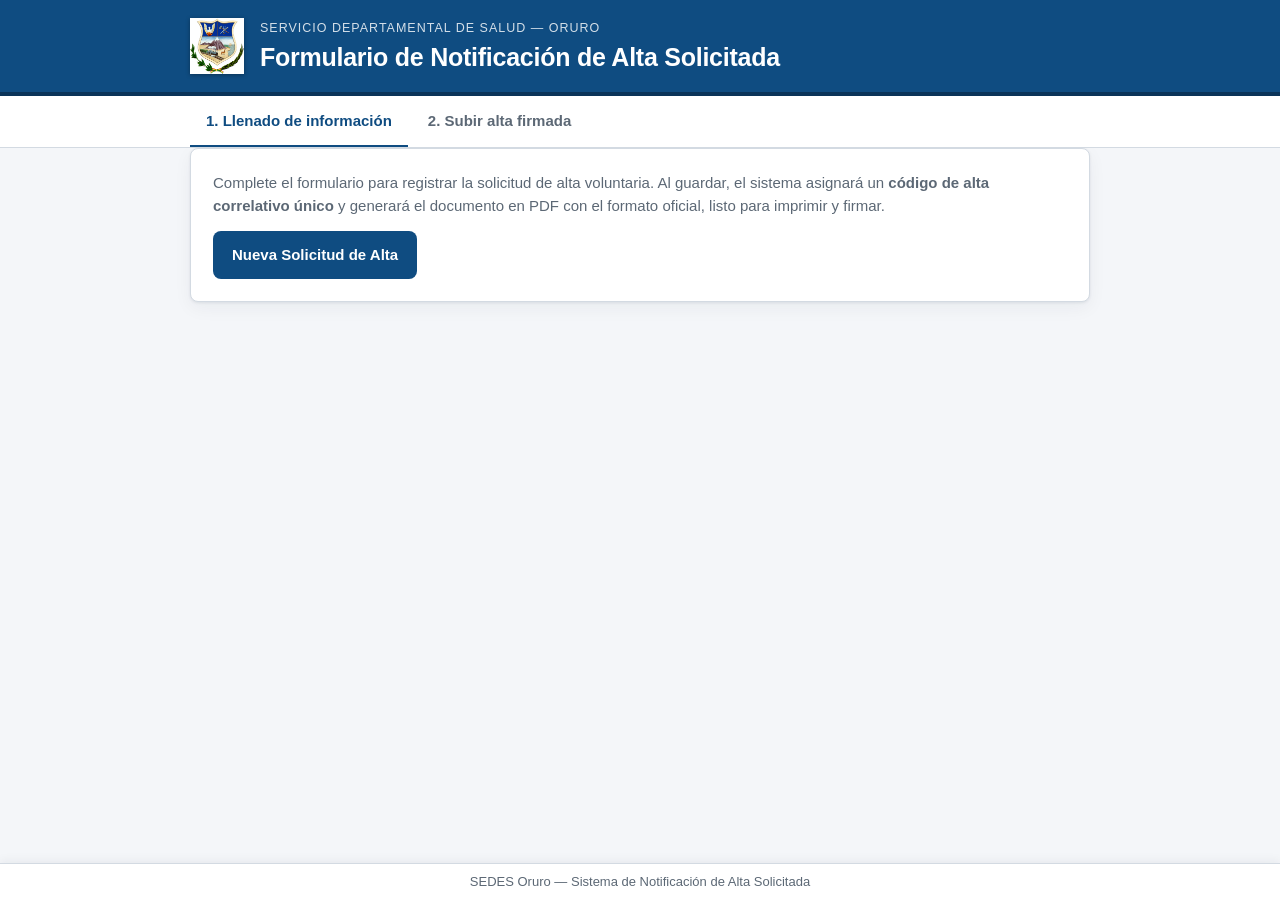
==== commit 5b719ae2: "fix: responsive" ====
--- a/index.html
+++ b/index.html
@@ -1,296 +1,299 @@
-<!DOCTYPE html>
-<html lang="es">
-<head>
-<meta charset="utf-8">
-<meta name="viewport" content="width=device-width, initial-scale=1">
-<title>Alta Solicitada — SEDES Oruro</title>
-<meta name="description" content="Sistema de notificación de alta solicitada del Servicio Departamental de Salud de Oruro.">
-<link rel="icon" href="assets/membrete.png" type="image/png">
-<link rel="stylesheet" href="assets/style.css">
-</head>
-<body>
-
-<header class="cabecera">
-  <div class="contenedor cabecera__interior">
-    <img class="cabecera__escudo" src="assets/membrete.png" alt="Escudo del Departamento de Oruro">
-    <div>
-      <p class="cabecera__institucion">Servicio Departamental de Salud — Oruro</p>
-      <h1 class="cabecera__titulo">Formulario de Notificación de Alta Solicitada</h1>
-    </div>
-  </div>
-</header>
-
-<nav class="pestanas" aria-label="Secciones del sistema">
-  <div class="contenedor pestanas__interior">
-    <button type="button" class="pestana pestana--activa" data-panel="panel-llenado" aria-selected="true">
-      1. Llenado de información
-    </button>
-    <button type="button" class="pestana" data-panel="panel-subida" aria-selected="false">
-      2. Subir alta firmada
-    </button>
-  </div>
-</nav>
-
-<main class="contenedor">
-
-  <!-- ================================================================
-       SECCIÓN A — LLENADO DE INFORMACIÓN
-       ================================================================ -->
-  <section id="panel-llenado" class="panel">
-
-    <div class="intro">
-      <p>
-        Complete el formulario para registrar la solicitud de alta voluntaria. Al guardar,
-        el sistema asignará un <strong>código de alta correlativo único</strong> y generará el
-        documento en PDF con el formato oficial, listo para imprimir y firmar.
-      </p>
-      <button type="button" id="btn-nueva-solicitud" class="boton boton--primario">
-        Nueva Solicitud de Alta
-      </button>
-    </div>
-
-    <form id="form-alta" class="formulario" novalidate hidden>
-
-      <!-- 1. Establecimiento -->
-      <fieldset class="bloque">
-        <legend class="bloque__titulo">1. Datos del Establecimiento de Salud</legend>
-        <div class="grilla">
-          <div class="campo campo--ancho">
-            <label for="nombre_establecimiento">Nombre del Establecimiento de Salud <span class="req">*</span></label>
-            <input type="text" id="nombre_establecimiento" name="nombre_establecimiento" maxlength="255" autocomplete="off" required>
-            <p class="campo__error" data-error-de="nombre_establecimiento"></p>
-          </div>
-          <div class="campo">
-            <label for="red_salud">Red de Salud <span class="req">*</span></label>
-            <input type="text" id="red_salud" name="red_salud" maxlength="255" autocomplete="off" required>
-            <p class="campo__error" data-error-de="red_salud"></p>
-          </div>
-          <div class="campo">
-            <label for="municipio">Municipio <span class="req">*</span></label>
-            <input type="text" id="municipio" name="municipio" maxlength="255" autocomplete="off" required>
-            <p class="campo__error" data-error-de="municipio"></p>
-          </div>
-          <div class="campo campo--ancho">
-            <label for="servicio_unidad">Servicio/Unidad <span class="req">*</span></label>
-            <input type="text" id="servicio_unidad" name="servicio_unidad" maxlength="255" autocomplete="off" required>
-            <p class="campo__error" data-error-de="servicio_unidad"></p>
-          </div>
-        </div>
-      </fieldset>
-
-      <!-- 2. Paciente -->
-      <fieldset class="bloque">
-        <legend class="bloque__titulo">2. Información del Paciente</legend>
-        <div class="grilla">
-          <div class="campo campo--ancho">
-            <label for="nombre_paciente">Nombres y Apellidos <span class="req">*</span></label>
-            <input type="text" id="nombre_paciente" name="nombre_paciente" maxlength="255" autocomplete="off" required>
-            <p class="campo__error" data-error-de="nombre_paciente"></p>
-          </div>
-          <div class="campo">
-            <label for="edad">Edad <span class="req">*</span></label>
-            <div class="campo__compuesto">
-              <input type="number" id="edad" name="edad" min="0" max="130" step="1" inputmode="numeric" required>
-              <select id="edad_unidad" name="edad_unidad">
-                <option value="anios" selected>años</option>
-                <option value="meses">meses</option>
-                <option value="dias">días</option>
-              </select>
-            </div>
-            <p class="campo__error" data-error-de="edad"></p>
-          </div>
-          <div class="campo">
-            <label for="sexo">Sexo <span class="req">*</span></label>
-            <select id="sexo" name="sexo" required>
-              <option value="">Seleccione…</option>
-              <option value="F">Femenino</option>
-              <option value="M">Masculino</option>
-            </select>
-            <p class="campo__error" data-error-de="sexo"></p>
-          </div>
-          <div class="campo">
-            <label for="numero_historia_clinica">Número de Historia Clínica <span class="req">*</span></label>
-            <input type="text" id="numero_historia_clinica" name="numero_historia_clinica" maxlength="100" autocomplete="off" required>
-            <p class="campo__error" data-error-de="numero_historia_clinica"></p>
-          </div>
-          <div class="campo">
-            <label for="numero_referencia">Número de Referencia <span class="opcional">(opcional)</span></label>
-            <input type="text" id="numero_referencia" name="numero_referencia" maxlength="100" autocomplete="off">
-            <p class="campo__error" data-error-de="numero_referencia"></p>
-          </div>
-          <div class="campo campo--ancho">
-            <label for="domicilio">Domicilio <span class="req">*</span></label>
-            <input type="text" id="domicilio" name="domicilio" maxlength="255" autocomplete="off" required>
-            <p class="campo__error" data-error-de="domicilio"></p>
-          </div>
-        </div>
-      </fieldset>
-
-      <!-- 3. Internación -->
-      <fieldset class="bloque">
-        <legend class="bloque__titulo">3. Detalles de la Internación</legend>
-        <div class="grilla">
-          <div class="campo">
-            <label for="fecha_internacion">Fecha de Internación <span class="req">*</span></label>
-            <input type="date" id="fecha_internacion" name="fecha_internacion" required>
-            <p class="campo__error" data-error-de="fecha_internacion"></p>
-          </div>
-          <div class="campo">
-            <label for="hora_internacion">Hora de Internación <span class="req">*</span></label>
-            <input type="time" id="hora_internacion" name="hora_internacion" required>
-            <p class="campo__error" data-error-de="hora_internacion"></p>
-          </div>
-          <div class="campo campo--ancho">
-            <label for="diagnosticos_ingreso">Diagnósticos de Ingreso <span class="req">*</span></label>
-            <input type="text" id="diagnosticos_ingreso" name="diagnosticos_ingreso" maxlength="300" autocomplete="off" required>
-            <p class="campo__error" data-error-de="diagnosticos_ingreso"></p>
-          </div>
-          <div class="campo">
-            <label for="fecha_solicitud">Fecha de Alta Solicitada <span class="req">*</span></label>
-            <input type="date" id="fecha_solicitud" name="fecha_solicitud" required>
-            <p class="campo__error" data-error-de="fecha_solicitud"></p>
-          </div>
-          <div class="campo">
-            <label for="hora_solicitud">Hora de Solicitud <span class="req">*</span></label>
-            <input type="time" id="hora_solicitud" name="hora_solicitud" required>
-            <p class="campo__error" data-error-de="hora_solicitud"></p>
-          </div>
-          <div class="campo campo--ancho">
-            <label for="diagnosticos_egreso">Diagnósticos de Egreso <span class="req">*</span></label>
-            <input type="text" id="diagnosticos_egreso" name="diagnosticos_egreso" maxlength="300" autocomplete="off" required>
-            <p class="campo__error" data-error-de="diagnosticos_egreso"></p>
-          </div>
-        </div>
-      </fieldset>
-
-      <!-- 4. Declaración -->
-      <fieldset class="bloque">
-        <legend class="bloque__titulo">4. Declaración de Alta Solicitada</legend>
-        <p class="declaracion">
-          El que suscribe, en pleno uso de sus facultades, solicita la alta voluntaria del
-          establecimiento de salud mencionado, asumiendo la responsabilidad total de las
-          consecuencias que esta decisión pueda tener sobre su salud, tras haber sido
-          informado por el personal médico sobre los riesgos de interrumpir el tratamiento
-          o la observación.
-        </p>
-        <div class="campo">
-          <label for="motivo_alta">Motivo de Alta según Paciente <span class="req">*</span></label>
-          <textarea id="motivo_alta" name="motivo_alta" rows="6" maxlength="5000" required
-                    placeholder="Transcriba el motivo expresado por el paciente."></textarea>
-          <p class="campo__ayuda"><span id="contador-motivo">0</span> / 5000 caracteres</p>
-          <p class="campo__error" data-error-de="motivo_alta"></p>
-        </div>
-      </fieldset>
-
-      <!-- 5. Firmas y fecha -->
-      <fieldset class="bloque">
-        <legend class="bloque__titulo">5. Firmas y Fecha</legend>
-        <div class="grilla">
-          <div class="campo">
-            <label for="grado_parentesco">Grado de Parentesco <span class="opcional">(si firma un representante)</span></label>
-            <input type="text" id="grado_parentesco" name="grado_parentesco" maxlength="120" autocomplete="off"
-                   placeholder="Ej.: madre, hijo, cónyuge">
-            <p class="campo__error" data-error-de="grado_parentesco"></p>
-          </div>
-          <div class="campo">
-            <label for="ci_pasaporte">N° de Cédula de Identidad/Pasaporte <span class="req">*</span></label>
-            <input type="text" id="ci_pasaporte" name="ci_pasaporte" maxlength="50" autocomplete="off" required>
-            <p class="campo__error" data-error-de="ci_pasaporte"></p>
-          </div>
-        </div>
-        <p class="aviso">
-          Las firmas <strong>no se capturan digitalmente</strong>. El PDF se imprime con tres
-          líneas en blanco —paciente o representante legal, médico, y testigo— para firmarlas
-          y sellarlas en físico. El documento firmado se sube después en
-          <em>«Subir alta firmada»</em>.
-        </p>
-      </fieldset>
-
-      <div class="acciones">
-        <button type="submit" class="boton boton--primario" id="btn-guardar">Guardar y generar código</button>
-        <button type="button" class="boton boton--plano" id="btn-cancelar">Cancelar</button>
-      </div>
-
-      <p class="mensaje" id="mensaje-alta" role="status" hidden></p>
-    </form>
-
-    <!-- Resultado tras guardar -->
-    <div class="resultado" id="resultado-alta" hidden>
-      <p class="resultado__etiqueta">Código de alta asignado</p>
-      <p class="resultado__codigo" id="codigo-asignado">—</p>
-      <p class="resultado__detalle" id="resultado-detalle"></p>
-      <div class="acciones">
-        <a class="boton boton--primario" id="btn-descargar-pdf" href="#" download>Descargar PDF</a>
-        <a class="boton boton--secundario" id="btn-ver-pdf" href="#" target="_blank" rel="noopener">Ver PDF</a>
-        <button type="button" class="boton boton--plano" id="btn-otra-solicitud">Registrar otra solicitud</button>
-      </div>
-      <p class="resultado__nota">
-        Anote o conserve este código: será necesario para subir el documento una vez firmado.
-      </p>
-    </div>
-
-  </section>
-
-  <!-- ================================================================
-       SECCIÓN B — SUBIR ALTA FIRMADA
-       ================================================================ -->
-  <section id="panel-subida" class="panel" hidden>
-
-    <div class="intro">
-      <p>
-        Suba el formulario de alta ya firmado en físico (escaneado o fotografiado). El sistema
-        verificará que el código de alta corresponda a una solicitud registrada antes de
-        aceptar el archivo.
-      </p>
-    </div>
-
-    <form id="form-subida" class="formulario" novalidate enctype="multipart/form-data">
-      <fieldset class="bloque">
-        <legend class="bloque__titulo">Documento firmado</legend>
-
-        <div class="campo">
-          <label for="codigo_alta">Código de Alta <span class="req">*</span></label>
-          <input type="text" id="codigo_alta" name="codigo_alta" maxlength="20"
-                 placeholder="ALTA-000001" autocomplete="off" spellcheck="false" required>
-          <p class="campo__ayuda" id="estado-codigo"></p>
-          <p class="campo__error" data-error-de="codigo_alta"></p>
-        </div>
-
-        <div class="campo">
-          <label for="archivo">Adjuntar Documento <span class="req">*</span></label>
-          <input type="file" id="archivo" name="archivo" accept=".pdf,.jpg,.jpeg,application/pdf,image/jpeg" required>
-          <p class="campo__ayuda">Formatos aceptados: PDF o JPG. Tamaño máximo: 10 MB.</p>
-          <p class="campo__error" data-error-de="archivo"></p>
-        </div>
-      </fieldset>
-
-      <div class="acciones">
-        <button type="submit" class="boton boton--primario" id="btn-subir">Subir documento</button>
-        <button type="button" class="boton boton--plano" id="btn-limpiar-subida">Limpiar</button>
-      </div>
-
-      <p class="mensaje" id="mensaje-subida" role="status" hidden></p>
-    </form>
-
-    <div class="resultado" id="resultado-subida" hidden>
-      <p class="resultado__etiqueta">Documento recibido</p>
-      <p class="resultado__codigo" id="subida-codigo">—</p>
-      <p class="resultado__detalle" id="subida-detalle"></p>
-      <div class="acciones">
-        <button type="button" class="boton boton--plano" id="btn-otra-subida">Subir otro documento</button>
-      </div>
-    </div>
-
-  </section>
-
-</main>
-
-<footer class="pie">
-  <div class="contenedor">
-    <p>SEDES Oruro — Sistema de Notificación de Alta Solicitada</p>
-  </div>
-</footer>
-
-<script src="assets/app.js"></script>
-</body>
-</html>
+<!DOCTYPE html>
+<html lang="es">
+<head>
+<meta charset="utf-8">
+<meta name="viewport" content="width=device-width, initial-scale=1">
+<title>Alta Solicitada — SEDES Oruro</title>
+<meta name="description" content="Sistema de notificación de alta solicitada del Servicio Departamental de Salud de Oruro.">
+<link rel="icon" href="assets/membrete.png" type="image/png">
+<link rel="stylesheet" href="assets/style.css?v=7">
+</head>
+<body>
+
+<header class="cabecera">
+  <div class="contenedor cabecera__interior">
+    <img class="cabecera__escudo" src="assets/membrete.png" alt="Escudo del Departamento de Oruro">
+    <div>
+      <p class="cabecera__institucion">Servicio Departamental de Salud — Oruro</p>
+      <h1 class="cabecera__titulo">Formulario de Notificación de Alta Solicitada</h1>
+    </div>
+  </div>
+</header>
+
+<nav class="pestanas" aria-label="Secciones del sistema">
+  <div class="contenedor pestanas__interior">
+    <button type="button" class="pestana pestana--activa" data-panel="panel-llenado" aria-selected="true">
+      1. Llenado de información
+    </button>
+    <button type="button" class="pestana" data-panel="panel-subida" aria-selected="false">
+      2. Subir alta firmada
+    </button>
+  </div>
+</nav>
+
+<main class="contenedor">
+
+  <!-- ================================================================
+       SECCIÓN A — LLENADO DE INFORMACIÓN
+       ================================================================ -->
+  <section id="panel-llenado" class="panel">
+
+    <div class="intro">
+      <p>
+        Complete el formulario para registrar la solicitud de alta voluntaria. Al guardar,
+        el sistema asignará un <strong>código de alta correlativo único</strong> y generará el
+        documento en PDF con el formato oficial, listo para imprimir y firmar.
+      </p>
+      <button type="button" id="btn-nueva-solicitud" class="boton boton--primario">
+        Nueva Solicitud de Alta
+      </button>
+    </div>
+
+    <form id="form-alta" class="formulario" novalidate hidden>
+
+      <!-- 1. Establecimiento -->
+      <fieldset class="bloque">
+        <legend class="bloque__titulo">1. Datos del Establecimiento de Salud</legend>
+        <div class="grilla">
+          <div class="campo campo--ancho">
+            <label for="nombre_establecimiento">Nombre del Establecimiento de Salud <span class="req">*</span></label>
+            <input type="text" id="nombre_establecimiento" name="nombre_establecimiento" maxlength="255" autocomplete="off" required>
+            <p class="campo__error" data-error-de="nombre_establecimiento"></p>
+          </div>
+          <div class="campo">
+            <label for="red_salud">Red de Salud <span class="req">*</span></label>
+            <input type="text" id="red_salud" name="red_salud" maxlength="255" autocomplete="off" required>
+            <p class="campo__error" data-error-de="red_salud"></p>
+          </div>
+          <div class="campo">
+            <label for="municipio">Municipio <span class="req">*</span></label>
+            <input type="text" id="municipio" name="municipio" maxlength="255" autocomplete="off" required>
+            <p class="campo__error" data-error-de="municipio"></p>
+          </div>
+          <div class="campo campo--ancho">
+            <label for="servicio_unidad">Servicio/Unidad <span class="req">*</span></label>
+            <input type="text" id="servicio_unidad" name="servicio_unidad" maxlength="255" autocomplete="off" required>
+            <p class="campo__error" data-error-de="servicio_unidad"></p>
+          </div>
+        </div>
+      </fieldset>
+
+      <!-- 2. Paciente -->
+      <fieldset class="bloque">
+        <legend class="bloque__titulo">2. Información del Paciente</legend>
+        <div class="grilla">
+          <div class="campo campo--ancho">
+            <label for="nombre_paciente">Nombres y Apellidos <span class="req">*</span></label>
+            <input type="text" id="nombre_paciente" name="nombre_paciente" maxlength="255" autocomplete="off" required>
+            <p class="campo__error" data-error-de="nombre_paciente"></p>
+          </div>
+          <div class="campo">
+            <label for="edad">Edad <span class="req">*</span></label>
+            <div class="campo__compuesto">
+              <input type="number" id="edad" name="edad" min="0" max="130" step="1" inputmode="numeric" required>
+              <select id="edad_unidad" name="edad_unidad">
+                <option value="anios" selected>años</option>
+                <option value="meses">meses</option>
+                <option value="dias">días</option>
+              </select>
+            </div>
+            <p class="campo__error" data-error-de="edad"></p>
+          </div>
+          <div class="campo">
+            <label for="sexo">Sexo <span class="req">*</span></label>
+            <select id="sexo" name="sexo" required>
+              <option value="">Seleccione…</option>
+              <option value="F">Femenino</option>
+              <option value="M">Masculino</option>
+            </select>
+            <p class="campo__error" data-error-de="sexo"></p>
+          </div>
+          <div class="campo">
+            <label for="numero_historia_clinica">Número de Historia Clínica <span class="req">*</span></label>
+            <input type="text" id="numero_historia_clinica" name="numero_historia_clinica" maxlength="100" autocomplete="off" required>
+            <p class="campo__error" data-error-de="numero_historia_clinica"></p>
+          </div>
+          <div class="campo">
+            <label for="numero_referencia">Número de Referencia <span class="opcional">(opcional)</span></label>
+            <input type="text" id="numero_referencia" name="numero_referencia" maxlength="100" autocomplete="off">
+            <p class="campo__error" data-error-de="numero_referencia"></p>
+          </div>
+          <div class="campo campo--ancho">
+            <label for="domicilio">Domicilio <span class="req">*</span></label>
+            <input type="text" id="domicilio" name="domicilio" maxlength="255" autocomplete="off" required>
+            <p class="campo__error" data-error-de="domicilio"></p>
+          </div>
+        </div>
+      </fieldset>
+
+      <!-- 3. Internación -->
+      <fieldset class="bloque">
+        <legend class="bloque__titulo">3. Detalles de la Internación</legend>
+        <div class="grilla">
+          <div class="campo">
+            <label for="fecha_internacion">Fecha de Internación <span class="req">*</span></label>
+            <input type="date" id="fecha_internacion" name="fecha_internacion"
+                   data-marcador="Elegir fecha de internación" required>
+            <p class="campo__error" data-error-de="fecha_internacion"></p>
+          </div>
+          <div class="campo">
+            <label for="hora_internacion">Hora de Internación <span class="req">*</span></label>
+            <input type="time" id="hora_internacion" name="hora_internacion" required>
+            <p class="campo__error" data-error-de="hora_internacion"></p>
+          </div>
+          <div class="campo campo--ancho">
+            <label for="diagnosticos_ingreso">Diagnósticos de Ingreso <span class="req">*</span></label>
+            <input type="text" id="diagnosticos_ingreso" name="diagnosticos_ingreso" maxlength="300" autocomplete="off" required>
+            <p class="campo__error" data-error-de="diagnosticos_ingreso"></p>
+          </div>
+          <div class="campo">
+            <label for="fecha_solicitud">Fecha de Alta Solicitada <span class="req">*</span></label>
+            <input type="date" id="fecha_solicitud" name="fecha_solicitud"
+                   data-marcador="Elegir fecha del alta" required>
+            <p class="campo__error" data-error-de="fecha_solicitud"></p>
+          </div>
+          <div class="campo">
+            <label for="hora_solicitud">Hora de Solicitud <span class="req">*</span></label>
+            <input type="time" id="hora_solicitud" name="hora_solicitud" required>
+            <p class="campo__error" data-error-de="hora_solicitud"></p>
+          </div>
+          <div class="campo campo--ancho">
+            <label for="diagnosticos_egreso">Diagnósticos de Egreso <span class="req">*</span></label>
+            <input type="text" id="diagnosticos_egreso" name="diagnosticos_egreso" maxlength="300" autocomplete="off" required>
+            <p class="campo__error" data-error-de="diagnosticos_egreso"></p>
+          </div>
+        </div>
+      </fieldset>
+
+      <!-- 4. Declaración -->
+      <fieldset class="bloque">
+        <legend class="bloque__titulo">4. Declaración de Alta Solicitada</legend>
+        <p class="declaracion">
+          El que suscribe, en pleno uso de sus facultades, solicita la alta voluntaria del
+          establecimiento de salud mencionado, asumiendo la responsabilidad total de las
+          consecuencias que esta decisión pueda tener sobre su salud, tras haber sido
+          informado por el personal médico sobre los riesgos de interrumpir el tratamiento
+          o la observación.
+        </p>
+        <div class="campo">
+          <label for="motivo_alta">Motivo de Alta según Paciente <span class="req">*</span></label>
+          <textarea id="motivo_alta" name="motivo_alta" rows="6" maxlength="5000" required
+                    placeholder="Transcriba el motivo expresado por el paciente."></textarea>
+          <p class="campo__ayuda"><span id="contador-motivo">0</span> / 5000 caracteres</p>
+          <p class="campo__error" data-error-de="motivo_alta"></p>
+        </div>
+      </fieldset>
+
+      <!-- 5. Firmas y fecha -->
+      <fieldset class="bloque">
+        <legend class="bloque__titulo">5. Firmas y Fecha</legend>
+        <div class="grilla">
+          <div class="campo">
+            <label for="grado_parentesco">Grado de Parentesco <span class="opcional">(si firma un representante)</span></label>
+            <input type="text" id="grado_parentesco" name="grado_parentesco" maxlength="120" autocomplete="off"
+                   placeholder="Ej.: madre, hijo, cónyuge">
+            <p class="campo__error" data-error-de="grado_parentesco"></p>
+          </div>
+          <div class="campo">
+            <label for="ci_pasaporte">N° de Cédula de Identidad/Pasaporte <span class="req">*</span></label>
+            <input type="text" id="ci_pasaporte" name="ci_pasaporte" maxlength="50" autocomplete="off" required>
+            <p class="campo__error" data-error-de="ci_pasaporte"></p>
+          </div>
+        </div>
+        <p class="aviso">
+          Las firmas <strong>no se capturan digitalmente</strong>. El PDF se imprime con tres
+          líneas en blanco —paciente o representante legal, médico, y testigo— para firmarlas
+          y sellarlas en físico. El documento firmado se sube después en
+          <em>«Subir alta firmada»</em>.
+        </p>
+      </fieldset>
+
+      <div class="acciones">
+        <button type="submit" class="boton boton--primario" id="btn-guardar">Guardar y generar código</button>
+        <button type="button" class="boton boton--plano" id="btn-cancelar">Cancelar</button>
+      </div>
+
+      <p class="mensaje" id="mensaje-alta" role="status" hidden></p>
+    </form>
+
+    <!-- Resultado tras guardar -->
+    <div class="resultado" id="resultado-alta" hidden>
+      <p class="resultado__etiqueta">Código de alta asignado</p>
+      <p class="resultado__codigo" id="codigo-asignado">—</p>
+      <p class="resultado__detalle" id="resultado-detalle"></p>
+      <div class="acciones">
+        <a class="boton boton--primario" id="btn-descargar-pdf" href="#" download>Descargar PDF</a>
+        <a class="boton boton--secundario" id="btn-ver-pdf" href="#" target="_blank" rel="noopener">Ver PDF</a>
+        <button type="button" class="boton boton--plano" id="btn-otra-solicitud">Registrar otra solicitud</button>
+      </div>
+      <p class="resultado__nota">
+        Anote o conserve este código: será necesario para subir el documento una vez firmado.
+      </p>
+    </div>
+
+  </section>
+
+  <!-- ================================================================
+       SECCIÓN B — SUBIR ALTA FIRMADA
+       ================================================================ -->
+  <section id="panel-subida" class="panel" hidden>
+
+    <div class="intro">
+      <p>
+        Suba el formulario de alta ya firmado en físico (escaneado o fotografiado). El sistema
+        verificará que el código de alta corresponda a una solicitud registrada antes de
+        aceptar el archivo.
+      </p>
+    </div>
+
+    <form id="form-subida" class="formulario" novalidate enctype="multipart/form-data">
+      <fieldset class="bloque">
+        <legend class="bloque__titulo">Documento firmado</legend>
+
+        <div class="campo">
+          <label for="codigo_alta">Código de Alta <span class="req">*</span></label>
+          <input type="text" id="codigo_alta" name="codigo_alta" maxlength="20"
+                 placeholder="ALTA-000001" autocomplete="off" spellcheck="false" required>
+          <p class="campo__ayuda" id="estado-codigo"></p>
+          <p class="campo__error" data-error-de="codigo_alta"></p>
+        </div>
+
+        <div class="campo">
+          <label for="archivo">Adjuntar Documento <span class="req">*</span></label>
+          <input type="file" id="archivo" name="archivo" accept=".pdf,.jpg,.jpeg,application/pdf,image/jpeg" required>
+          <p class="campo__ayuda">Formatos aceptados: PDF o JPG. Tamaño máximo: 10 MB.</p>
+          <p class="campo__error" data-error-de="archivo"></p>
+        </div>
+      </fieldset>
+
+      <div class="acciones">
+        <button type="submit" class="boton boton--primario" id="btn-subir">Subir documento</button>
+        <button type="button" class="boton boton--plano" id="btn-limpiar-subida">Limpiar</button>
+      </div>
+
+      <p class="mensaje" id="mensaje-subida" role="status" hidden></p>
+    </form>
+
+    <div class="resultado" id="resultado-subida" hidden>
+      <p class="resultado__etiqueta">Documento recibido</p>
+      <p class="resultado__codigo" id="subida-codigo">—</p>
+      <p class="resultado__detalle" id="subida-detalle"></p>
+      <div class="acciones">
+        <button type="button" class="boton boton--plano" id="btn-otra-subida">Subir otro documento</button>
+      </div>
+    </div>
+
+  </section>
+
+</main>
+
+<footer class="pie">
+  <div class="contenedor">
+    <p>SEDES Oruro — Sistema de Notificación de Alta Solicitada</p>
+  </div>
+</footer>
+
+<script src="assets/calendario.js?v=7"></script>
+<script src="assets/app.js?v=7"></script>
+</body>
+</html>
--- a/assets/style.css
+++ b/assets/style.css
@@ -22,6 +22,11 @@
 
 * { box-sizing: border-box; }
 
+/* El atributo `hidden` manda sobre cualquier `display` de las clases: sin esto,
+   reglas como `.formulario { display: block }` dejan visible lo que el
+   JavaScript intenta ocultar. */
+[hidden] { display: none !important; }
+
 html { -webkit-text-size-adjust: 100%; }
 
 body {
@@ -31,13 +36,28 @@
   font-family: "Segoe UI", Roboto, "Helvetica Neue", Arial, sans-serif;
   font-size: 15px;
   line-height: 1.55;
-}
+  -webkit-tap-highlight-color: rgba(15, 76, 129, .15);
+  overflow-wrap: break-word;
+}
+
+/* Bloquea el desplazamiento del fondo mientras el calendario esta abierto. */
+body.sin-scroll { overflow: hidden; }
+
+/* Altura reservada para el pie fijo, para que no tape el ultimo bloque. */
+:root { --alto-pie: 48px; }
+body { padding-bottom: calc(var(--alto-pie) + env(safe-area-inset-bottom)); }
+
+img { max-width: 100%; height: auto; }
 
 .contenedor {
   width: 100%;
   max-width: 940px;
   margin: 0 auto;
-  padding: 0 20px;
+  /* El margen lateral crece con la pantalla y respeta el area segura de los
+     telefonos con muesca. */
+  padding: 0 clamp(14px, 4vw, 20px);
+  padding-left: max(clamp(14px, 4vw, 20px), env(safe-area-inset-left));
+  padding-right: max(clamp(14px, 4vw, 20px), env(safe-area-inset-right));
 }
 
 /* ---------- Cabecera ------------------------------------------------ */
@@ -56,7 +76,7 @@
 }
 
 .cabecera__escudo {
-  width: 54px;
+  width: clamp(38px, 9vw, 54px);
   height: auto;
   flex: 0 0 auto;
   filter: drop-shadow(0 1px 2px rgba(0, 0, 0, .35));
@@ -64,7 +84,7 @@
 
 .cabecera__institucion {
   margin: 0;
-  font-size: 12.5px;
+  font-size: clamp(10.5px, 2.6vw, 12.5px);
   letter-spacing: .08em;
   text-transform: uppercase;
   color: rgba(255, 255, 255, .82);
@@ -72,8 +92,9 @@
 
 .cabecera__titulo {
   margin: 4px 0 0;
-  font-size: 25px;
-  font-weight: 600;
+  font-size: clamp(17px, 4.2vw, 25px);
+  font-weight: 600;
+  line-height: 1.25;
   letter-spacing: -.01em;
 }
 
@@ -86,17 +107,27 @@
   z-index: 5;
 }
 
-.pestanas__interior { display: flex; gap: 6px; }
+.pestanas__interior {
+  display: flex;
+  gap: 4px;
+  overflow-x: auto;
+  scrollbar-width: none;
+}
+
+.pestanas__interior::-webkit-scrollbar { display: none; }
 
 .pestana {
   appearance: none;
   border: 0;
   background: transparent;
-  padding: 14px 16px;
+  padding: 13px clamp(10px, 3vw, 16px);
+  min-height: 46px;
   font: inherit;
+  font-size: clamp(13px, 3.4vw, 15px);
   font-weight: 600;
   color: var(--gris);
   cursor: pointer;
+  white-space: nowrap;
   border-bottom: 3px solid transparent;
   margin-bottom: -1px;
 }
@@ -118,7 +149,9 @@
 }
 
 /* ---------- Estructura ---------------------------------------------- */
-main { padding: 28px 20px 56px; }
+main {
+  padding: clamp(18px, 4vw, 28px) 0 clamp(18px, 5vw, 28px);
+}
 
 .panel[hidden] { display: none; }
 
@@ -126,7 +159,7 @@
   background: var(--blanco);
   border: 1px solid var(--borde);
   border-radius: var(--radio);
-  padding: 20px 22px;
+  padding: clamp(16px, 4vw, 22px);
   box-shadow: var(--sombra);
   margin-bottom: 22px;
 }
@@ -134,14 +167,12 @@
 .intro p { margin: 0 0 14px; color: var(--gris); }
 .intro p:last-child { margin-bottom: 0; }
 
-.formulario { display: block; }
-
 .bloque {
   background: var(--blanco);
   border: 1px solid var(--borde);
   border-radius: var(--radio);
-  padding: 18px 22px 22px;
-  margin: 0 0 18px;
+  padding: clamp(14px, 3.5vw, 18px) clamp(14px, 4vw, 22px) clamp(16px, 4vw, 22px);
+  margin: 0 0 16px;
   box-shadow: var(--sombra);
 }
 
@@ -154,10 +185,12 @@
 }
 
 /* ---------- Campos --------------------------------------------------- */
+/* Movil primero: una columna. Las dos columnas aparecen cuando hay ancho
+   suficiente para que las etiquetas no se corten (ver «Responsive»). */
 .grilla {
   display: grid;
-  grid-template-columns: repeat(2, minmax(0, 1fr));
-  gap: 16px 20px;
+  grid-template-columns: minmax(0, 1fr);
+  gap: 14px;
 }
 
 .campo--ancho { grid-column: 1 / -1; }
@@ -180,10 +213,14 @@
 select,
 textarea {
   width: 100%;
-  padding: 9px 11px;
+  min-height: 44px;            /* objetivo tactil comodo */
+  padding: 10px 12px;
   border: 1px solid var(--borde);
-  border-radius: 6px;
+  border-radius: 8px;
   font: inherit;
+  /* 16px como minimo: por debajo de ese tamano iOS hace zoom automatico al
+     enfocar el campo y descuadra la pagina. */
+  font-size: max(16px, 1rem);
   color: var(--tinta);
   background: var(--blanco);
   transition: border-color .15s ease;
@@ -265,10 +302,13 @@
 
 .boton {
   appearance: none;
-  display: inline-block;
+  display: inline-flex;
+  align-items: center;
+  justify-content: center;
+  min-height: 46px;
   border: 1px solid transparent;
-  border-radius: 6px;
-  padding: 10px 18px;
+  border-radius: 8px;
+  padding: 11px 18px;
   font: inherit;
   font-weight: 600;
   cursor: pointer;
@@ -332,7 +372,7 @@
   background: var(--blanco);
   border: 2px solid var(--verde);
   border-radius: var(--radio);
-  padding: 22px;
+  padding: clamp(16px, 4vw, 22px);
   box-shadow: var(--sombra);
   text-align: center;
 }
@@ -348,7 +388,7 @@
 
 .resultado__codigo {
   margin: 6px 0 4px;
-  font-size: 34px;
+  font-size: clamp(24px, 7vw, 34px);
   font-weight: 700;
   letter-spacing: .04em;
   font-family: "Consolas", "SFMono-Regular", "Menlo", monospace;
@@ -373,25 +413,275 @@
 .estado-mal  { color: var(--rojo);  font-weight: 600; }
 
 /* ---------- Pie ------------------------------------------------------- */
+/* Anclado al borde inferior de la ventana: con contenido corto (por ejemplo
+   el cuadro del código generado) el pie quedaba a media pantalla, con un
+   hueco vacío debajo. Fijo, siempre cierra la página. */
 .pie {
+  position: fixed;
+  left: 0;
+  right: 0;
+  bottom: 0;
+  z-index: 20;
   border-top: 1px solid var(--borde);
   background: var(--blanco);
-  padding: 18px 0;
+  padding: 9px 0;
+  padding-bottom: max(9px, env(safe-area-inset-bottom));
+  box-shadow: 0 -2px 10px rgba(16, 30, 50, .06);
 }
 
 .pie p {
   margin: 0;
-  font-size: 13px;
+  font-size: clamp(11px, 3vw, 13px);
+  line-height: 1.35;
   color: var(--gris);
   text-align: center;
 }
 
+/* ---------- Campo de fecha y calendario -------------------------------- */
+/* El campo nativo se sustituye por un boton que abre un calendario propio:
+   el selector de fecha del navegador es muy distinto en cada movil y en
+   varios resulta dificil de usar con el dedo. */
+
+.fecha__boton {
+  display: flex;
+  align-items: center;
+  justify-content: space-between;
+  gap: 10px;
+  width: 100%;
+  min-height: 44px;
+  padding: 10px 12px;
+  border: 1px solid var(--borde);
+  border-radius: 8px;
+  background: var(--blanco);
+  font: inherit;
+  font-size: max(16px, 1rem);
+  color: var(--tinta);
+  text-align: left;
+  cursor: pointer;
+  transition: border-color .15s ease;
+}
+
+.fecha__boton:hover { border-color: var(--azul); }
+.fecha__boton--vacio .fecha__valor { color: #93a0ad; }
+.fecha__icono { color: var(--azul); display: flex; flex: 0 0 auto; }
+.campo--invalido .fecha__boton { border-color: var(--rojo); background: #fffafa; }
+
+.calendario__fondo {
+  position: fixed;
+  inset: 0;
+  z-index: 50;
+  display: flex;
+  align-items: center;
+  justify-content: center;
+  padding: 16px;
+  background: rgba(12, 24, 38, .55);
+  animation: aparecer .12s ease-out;
+}
+
+.calendario {
+  width: 100%;
+  max-width: 344px;
+  max-height: 100%;
+  overflow-y: auto;
+  padding: 14px;
+  border-radius: 14px;
+  background: var(--blanco);
+  box-shadow: 0 18px 48px rgba(10, 25, 45, .3);
+}
+
+.calendario__cabecera {
+  display: flex;
+  align-items: center;
+  gap: 8px;
+  margin-bottom: 10px;
+}
+
+.calendario__selectores {
+  display: flex;
+  flex: 1 1 auto;
+  gap: 6px;
+  min-width: 0;
+}
+
+.calendario__selectores select {
+  min-height: 42px;
+  padding: 8px 26px 8px 10px;
+  background-position: right 7px center;
+  font-size: 15px;
+  font-weight: 600;
+}
+
+.calendario__mes  { flex: 1 1 auto; min-width: 0; }
+.calendario__anio { flex: 0 0 92px; }
+
+.calendario__nav {
+  flex: 0 0 auto;
+  width: 42px;
+  height: 42px;
+  border: 1px solid var(--borde);
+  border-radius: 8px;
+  background: var(--blanco);
+  color: var(--azul);
+  font-size: 22px;
+  line-height: 1;
+  cursor: pointer;
+}
+
+.calendario__nav:hover { background: var(--azul-suave); }
+
+.calendario__semana,
+.calendario__dias {
+  display: grid;
+  grid-template-columns: repeat(7, 1fr);
+  gap: 3px;
+}
+
+.calendario__semana {
+  margin-bottom: 4px;
+  font-size: 11.5px;
+  font-weight: 700;
+  color: var(--gris);
+  text-align: center;
+  text-transform: uppercase;
+  letter-spacing: .03em;
+}
+
+.calendario__dia {
+  aspect-ratio: 1 / 1;
+  min-height: 40px;
+  border: 0;
+  border-radius: 8px;
+  background: transparent;
+  font: inherit;
+  font-size: 15px;
+  color: var(--tinta);
+  cursor: pointer;
+}
+
+.calendario__dia:hover { background: var(--azul-suave); }
+
+.calendario__dia--hoy {
+  box-shadow: inset 0 0 0 1.5px var(--azul);
+  font-weight: 700;
+}
+
+.calendario__dia--elegido {
+  background: var(--azul);
+  color: var(--blanco);
+  font-weight: 700;
+}
+
+.calendario__dia--elegido:hover { background: var(--azul-oscuro); }
+
+.calendario__dia[disabled] {
+  color: #c2cad3;
+  cursor: not-allowed;
+  background: transparent;
+}
+
+.calendario__pie {
+  display: flex;
+  gap: 8px;
+  margin-top: 12px;
+  padding-top: 12px;
+  border-top: 1px solid var(--borde);
+}
+
+.calendario__atajo,
+.calendario__cerrar {
+  flex: 1 1 0;
+  min-height: 44px;
+  border: 1px solid var(--borde);
+  border-radius: 8px;
+  background: var(--blanco);
+  font: inherit;
+  font-weight: 600;
+  color: var(--azul);
+  cursor: pointer;
+}
+
+.calendario__atajo:hover,
+.calendario__cerrar:hover { background: var(--azul-suave); }
+
+.calendario__cerrar {
+  color: var(--gris);
+  border-color: transparent;
+  background: #eef1f5;
+}
+
+@keyframes aparecer { from { opacity: 0; } to { opacity: 1; } }
+
+@media (prefers-reduced-motion: reduce) {
+  .calendario__fondo { animation: none; }
+  * { scroll-behavior: auto !important; }
+}
+
 /* ---------- Responsive ------------------------------------------------ */
-@media (max-width: 640px) {
-  .grilla { grid-template-columns: 1fr; }
-  .cabecera__titulo { font-size: 18px; }
-  .cabecera__escudo { width: 40px; }
-  .resultado__codigo { font-size: 26px; }
-  .bloque { padding: 16px; }
-  .acciones .boton { flex: 1 1 auto; }
-}
+/* La hoja está escrita para móvil; estas reglas amplían el diseño cuando
+   hay más espacio, y ajustan los extremos (pantallas muy angostas y
+   móviles en horizontal). */
+
+/* Tabletas y escritorio: dos columnas en los formularios. */
+@media (min-width: 720px) {
+  .grilla {
+    grid-template-columns: repeat(2, minmax(0, 1fr));
+    gap: 16px 20px;
+  }
+
+  .campo--ancho { grid-column: 1 / -1; }
+}
+
+/* Móvil: los botones ocupan el ancho completo y se apilan en orden. */
+@media (max-width: 719px) {
+  .campo--ancho { grid-column: auto; }
+
+  .acciones {
+    flex-direction: column;
+    align-items: stretch;
+    gap: 8px;
+  }
+
+  .acciones .boton { width: 100%; }
+
+  /* La acción principal queda arriba, al alcance del pulgar. */
+  .resultado .acciones { flex-direction: column; }
+
+  .declaracion { font-size: 13.5px; }
+
+  .bloque__titulo { font-size: 14px; }
+}
+
+/* Pantallas muy angostas (360 px o menos). */
+@media (max-width: 380px) {
+  .campo__compuesto { flex-direction: column; }
+  .campo__compuesto select { flex: 1 1 auto; }
+
+  .calendario { padding: 10px; }
+  .calendario__anio { flex-basis: 70px; }
+  /* Que «Septiembre» quepa entero en el selector de mes. */
+  .calendario__selectores select {
+    font-size: 13px;
+    padding: 8px 20px 8px 7px;
+    background-position: right 5px center;
+    background-size: 9px;
+  }
+  .calendario__nav { width: 34px; font-size: 19px; }
+  .calendario__dia { min-height: 36px; font-size: 14px; }
+  .calendario__pie { flex-wrap: wrap; }
+}
+
+/* Móvil en horizontal: el calendario debe caber sin recortarse. */
+@media (max-height: 520px) {
+  .calendario { max-width: 420px; padding: 10px; }
+  .calendario__dia { min-height: 30px; aspect-ratio: auto; padding: 4px 0; }
+  .calendario__nav { height: 38px; }
+}
+
+/* Impresión: se imprime el PDF, no la pantalla, pero si alguien imprime la
+   página al menos que salga legible. */
+@media print {
+  .pestanas, .intro, .acciones, .pie, .calendario__fondo { display: none !important; }
+  body { padding-bottom: 0; }
+  body { background: var(--blanco); }
+  .bloque { box-shadow: none; break-inside: avoid; }
+}
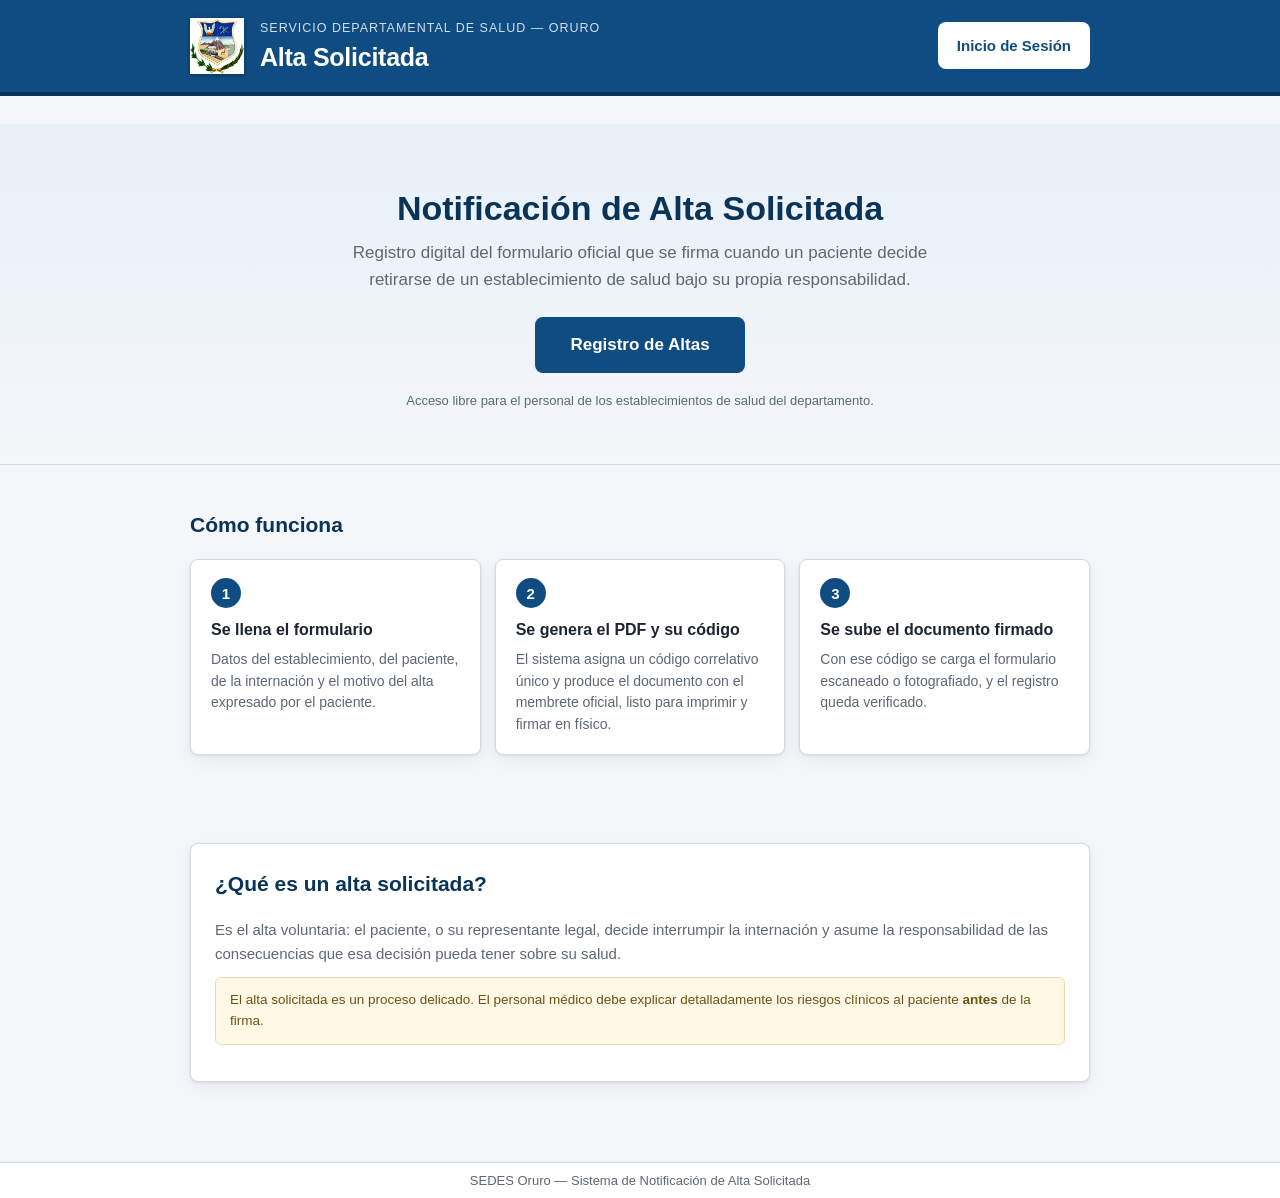
==== commit e5101ca2: "fix: landing page y admin" ====
--- a/index.html
+++ b/index.html
@@ -1,299 +1,99 @@
-<!DOCTYPE html>
-<html lang="es">
-<head>
-<meta charset="utf-8">
-<meta name="viewport" content="width=device-width, initial-scale=1">
-<title>Alta Solicitada — SEDES Oruro</title>
-<meta name="description" content="Sistema de notificación de alta solicitada del Servicio Departamental de Salud de Oruro.">
-<link rel="icon" href="assets/membrete.png" type="image/png">
-<link rel="stylesheet" href="assets/style.css?v=7">
-</head>
-<body>
-
-<header class="cabecera">
-  <div class="contenedor cabecera__interior">
-    <img class="cabecera__escudo" src="assets/membrete.png" alt="Escudo del Departamento de Oruro">
-    <div>
-      <p class="cabecera__institucion">Servicio Departamental de Salud — Oruro</p>
-      <h1 class="cabecera__titulo">Formulario de Notificación de Alta Solicitada</h1>
-    </div>
-  </div>
-</header>
-
-<nav class="pestanas" aria-label="Secciones del sistema">
-  <div class="contenedor pestanas__interior">
-    <button type="button" class="pestana pestana--activa" data-panel="panel-llenado" aria-selected="true">
-      1. Llenado de información
-    </button>
-    <button type="button" class="pestana" data-panel="panel-subida" aria-selected="false">
-      2. Subir alta firmada
-    </button>
-  </div>
-</nav>
-
-<main class="contenedor">
-
-  <!-- ================================================================
-       SECCIÓN A — LLENADO DE INFORMACIÓN
-       ================================================================ -->
-  <section id="panel-llenado" class="panel">
-
-    <div class="intro">
-      <p>
-        Complete el formulario para registrar la solicitud de alta voluntaria. Al guardar,
-        el sistema asignará un <strong>código de alta correlativo único</strong> y generará el
-        documento en PDF con el formato oficial, listo para imprimir y firmar.
-      </p>
-      <button type="button" id="btn-nueva-solicitud" class="boton boton--primario">
-        Nueva Solicitud de Alta
-      </button>
-    </div>
-
-    <form id="form-alta" class="formulario" novalidate hidden>
-
-      <!-- 1. Establecimiento -->
-      <fieldset class="bloque">
-        <legend class="bloque__titulo">1. Datos del Establecimiento de Salud</legend>
-        <div class="grilla">
-          <div class="campo campo--ancho">
-            <label for="nombre_establecimiento">Nombre del Establecimiento de Salud <span class="req">*</span></label>
-            <input type="text" id="nombre_establecimiento" name="nombre_establecimiento" maxlength="255" autocomplete="off" required>
-            <p class="campo__error" data-error-de="nombre_establecimiento"></p>
-          </div>
-          <div class="campo">
-            <label for="red_salud">Red de Salud <span class="req">*</span></label>
-            <input type="text" id="red_salud" name="red_salud" maxlength="255" autocomplete="off" required>
-            <p class="campo__error" data-error-de="red_salud"></p>
-          </div>
-          <div class="campo">
-            <label for="municipio">Municipio <span class="req">*</span></label>
-            <input type="text" id="municipio" name="municipio" maxlength="255" autocomplete="off" required>
-            <p class="campo__error" data-error-de="municipio"></p>
-          </div>
-          <div class="campo campo--ancho">
-            <label for="servicio_unidad">Servicio/Unidad <span class="req">*</span></label>
-            <input type="text" id="servicio_unidad" name="servicio_unidad" maxlength="255" autocomplete="off" required>
-            <p class="campo__error" data-error-de="servicio_unidad"></p>
-          </div>
-        </div>
-      </fieldset>
-
-      <!-- 2. Paciente -->
-      <fieldset class="bloque">
-        <legend class="bloque__titulo">2. Información del Paciente</legend>
-        <div class="grilla">
-          <div class="campo campo--ancho">
-            <label for="nombre_paciente">Nombres y Apellidos <span class="req">*</span></label>
-            <input type="text" id="nombre_paciente" name="nombre_paciente" maxlength="255" autocomplete="off" required>
-            <p class="campo__error" data-error-de="nombre_paciente"></p>
-          </div>
-          <div class="campo">
-            <label for="edad">Edad <span class="req">*</span></label>
-            <div class="campo__compuesto">
-              <input type="number" id="edad" name="edad" min="0" max="130" step="1" inputmode="numeric" required>
-              <select id="edad_unidad" name="edad_unidad">
-                <option value="anios" selected>años</option>
-                <option value="meses">meses</option>
-                <option value="dias">días</option>
-              </select>
-            </div>
-            <p class="campo__error" data-error-de="edad"></p>
-          </div>
-          <div class="campo">
-            <label for="sexo">Sexo <span class="req">*</span></label>
-            <select id="sexo" name="sexo" required>
-              <option value="">Seleccione…</option>
-              <option value="F">Femenino</option>
-              <option value="M">Masculino</option>
-            </select>
-            <p class="campo__error" data-error-de="sexo"></p>
-          </div>
-          <div class="campo">
-            <label for="numero_historia_clinica">Número de Historia Clínica <span class="req">*</span></label>
-            <input type="text" id="numero_historia_clinica" name="numero_historia_clinica" maxlength="100" autocomplete="off" required>
-            <p class="campo__error" data-error-de="numero_historia_clinica"></p>
-          </div>
-          <div class="campo">
-            <label for="numero_referencia">Número de Referencia <span class="opcional">(opcional)</span></label>
-            <input type="text" id="numero_referencia" name="numero_referencia" maxlength="100" autocomplete="off">
-            <p class="campo__error" data-error-de="numero_referencia"></p>
-          </div>
-          <div class="campo campo--ancho">
-            <label for="domicilio">Domicilio <span class="req">*</span></label>
-            <input type="text" id="domicilio" name="domicilio" maxlength="255" autocomplete="off" required>
-            <p class="campo__error" data-error-de="domicilio"></p>
-          </div>
-        </div>
-      </fieldset>
-
-      <!-- 3. Internación -->
-      <fieldset class="bloque">
-        <legend class="bloque__titulo">3. Detalles de la Internación</legend>
-        <div class="grilla">
-          <div class="campo">
-            <label for="fecha_internacion">Fecha de Internación <span class="req">*</span></label>
-            <input type="date" id="fecha_internacion" name="fecha_internacion"
-                   data-marcador="Elegir fecha de internación" required>
-            <p class="campo__error" data-error-de="fecha_internacion"></p>
-          </div>
-          <div class="campo">
-            <label for="hora_internacion">Hora de Internación <span class="req">*</span></label>
-            <input type="time" id="hora_internacion" name="hora_internacion" required>
-            <p class="campo__error" data-error-de="hora_internacion"></p>
-          </div>
-          <div class="campo campo--ancho">
-            <label for="diagnosticos_ingreso">Diagnósticos de Ingreso <span class="req">*</span></label>
-            <input type="text" id="diagnosticos_ingreso" name="diagnosticos_ingreso" maxlength="300" autocomplete="off" required>
-            <p class="campo__error" data-error-de="diagnosticos_ingreso"></p>
-          </div>
-          <div class="campo">
-            <label for="fecha_solicitud">Fecha de Alta Solicitada <span class="req">*</span></label>
-            <input type="date" id="fecha_solicitud" name="fecha_solicitud"
-                   data-marcador="Elegir fecha del alta" required>
-            <p class="campo__error" data-error-de="fecha_solicitud"></p>
-          </div>
-          <div class="campo">
-            <label for="hora_solicitud">Hora de Solicitud <span class="req">*</span></label>
-            <input type="time" id="hora_solicitud" name="hora_solicitud" required>
-            <p class="campo__error" data-error-de="hora_solicitud"></p>
-          </div>
-          <div class="campo campo--ancho">
-            <label for="diagnosticos_egreso">Diagnósticos de Egreso <span class="req">*</span></label>
-            <input type="text" id="diagnosticos_egreso" name="diagnosticos_egreso" maxlength="300" autocomplete="off" required>
-            <p class="campo__error" data-error-de="diagnosticos_egreso"></p>
-          </div>
-        </div>
-      </fieldset>
-
-      <!-- 4. Declaración -->
-      <fieldset class="bloque">
-        <legend class="bloque__titulo">4. Declaración de Alta Solicitada</legend>
-        <p class="declaracion">
-          El que suscribe, en pleno uso de sus facultades, solicita la alta voluntaria del
-          establecimiento de salud mencionado, asumiendo la responsabilidad total de las
-          consecuencias que esta decisión pueda tener sobre su salud, tras haber sido
-          informado por el personal médico sobre los riesgos de interrumpir el tratamiento
-          o la observación.
-        </p>
-        <div class="campo">
-          <label for="motivo_alta">Motivo de Alta según Paciente <span class="req">*</span></label>
-          <textarea id="motivo_alta" name="motivo_alta" rows="6" maxlength="5000" required
-                    placeholder="Transcriba el motivo expresado por el paciente."></textarea>
-          <p class="campo__ayuda"><span id="contador-motivo">0</span> / 5000 caracteres</p>
-          <p class="campo__error" data-error-de="motivo_alta"></p>
-        </div>
-      </fieldset>
-
-      <!-- 5. Firmas y fecha -->
-      <fieldset class="bloque">
-        <legend class="bloque__titulo">5. Firmas y Fecha</legend>
-        <div class="grilla">
-          <div class="campo">
-            <label for="grado_parentesco">Grado de Parentesco <span class="opcional">(si firma un representante)</span></label>
-            <input type="text" id="grado_parentesco" name="grado_parentesco" maxlength="120" autocomplete="off"
-                   placeholder="Ej.: madre, hijo, cónyuge">
-            <p class="campo__error" data-error-de="grado_parentesco"></p>
-          </div>
-          <div class="campo">
-            <label for="ci_pasaporte">N° de Cédula de Identidad/Pasaporte <span class="req">*</span></label>
-            <input type="text" id="ci_pasaporte" name="ci_pasaporte" maxlength="50" autocomplete="off" required>
-            <p class="campo__error" data-error-de="ci_pasaporte"></p>
-          </div>
-        </div>
-        <p class="aviso">
-          Las firmas <strong>no se capturan digitalmente</strong>. El PDF se imprime con tres
-          líneas en blanco —paciente o representante legal, médico, y testigo— para firmarlas
-          y sellarlas en físico. El documento firmado se sube después en
-          <em>«Subir alta firmada»</em>.
-        </p>
-      </fieldset>
-
-      <div class="acciones">
-        <button type="submit" class="boton boton--primario" id="btn-guardar">Guardar y generar código</button>
-        <button type="button" class="boton boton--plano" id="btn-cancelar">Cancelar</button>
-      </div>
-
-      <p class="mensaje" id="mensaje-alta" role="status" hidden></p>
-    </form>
-
-    <!-- Resultado tras guardar -->
-    <div class="resultado" id="resultado-alta" hidden>
-      <p class="resultado__etiqueta">Código de alta asignado</p>
-      <p class="resultado__codigo" id="codigo-asignado">—</p>
-      <p class="resultado__detalle" id="resultado-detalle"></p>
-      <div class="acciones">
-        <a class="boton boton--primario" id="btn-descargar-pdf" href="#" download>Descargar PDF</a>
-        <a class="boton boton--secundario" id="btn-ver-pdf" href="#" target="_blank" rel="noopener">Ver PDF</a>
-        <button type="button" class="boton boton--plano" id="btn-otra-solicitud">Registrar otra solicitud</button>
-      </div>
-      <p class="resultado__nota">
-        Anote o conserve este código: será necesario para subir el documento una vez firmado.
-      </p>
-    </div>
-
-  </section>
-
-  <!-- ================================================================
-       SECCIÓN B — SUBIR ALTA FIRMADA
-       ================================================================ -->
-  <section id="panel-subida" class="panel" hidden>
-
-    <div class="intro">
-      <p>
-        Suba el formulario de alta ya firmado en físico (escaneado o fotografiado). El sistema
-        verificará que el código de alta corresponda a una solicitud registrada antes de
-        aceptar el archivo.
-      </p>
-    </div>
-
-    <form id="form-subida" class="formulario" novalidate enctype="multipart/form-data">
-      <fieldset class="bloque">
-        <legend class="bloque__titulo">Documento firmado</legend>
-
-        <div class="campo">
-          <label for="codigo_alta">Código de Alta <span class="req">*</span></label>
-          <input type="text" id="codigo_alta" name="codigo_alta" maxlength="20"
-                 placeholder="ALTA-000001" autocomplete="off" spellcheck="false" required>
-          <p class="campo__ayuda" id="estado-codigo"></p>
-          <p class="campo__error" data-error-de="codigo_alta"></p>
-        </div>
-
-        <div class="campo">
-          <label for="archivo">Adjuntar Documento <span class="req">*</span></label>
-          <input type="file" id="archivo" name="archivo" accept=".pdf,.jpg,.jpeg,application/pdf,image/jpeg" required>
-          <p class="campo__ayuda">Formatos aceptados: PDF o JPG. Tamaño máximo: 10 MB.</p>
-          <p class="campo__error" data-error-de="archivo"></p>
-        </div>
-      </fieldset>
-
-      <div class="acciones">
-        <button type="submit" class="boton boton--primario" id="btn-subir">Subir documento</button>
-        <button type="button" class="boton boton--plano" id="btn-limpiar-subida">Limpiar</button>
-      </div>
-
-      <p class="mensaje" id="mensaje-subida" role="status" hidden></p>
-    </form>
-
-    <div class="resultado" id="resultado-subida" hidden>
-      <p class="resultado__etiqueta">Documento recibido</p>
-      <p class="resultado__codigo" id="subida-codigo">—</p>
-      <p class="resultado__detalle" id="subida-detalle"></p>
-      <div class="acciones">
-        <button type="button" class="boton boton--plano" id="btn-otra-subida">Subir otro documento</button>
-      </div>
-    </div>
-
-  </section>
-
-</main>
-
-<footer class="pie">
-  <div class="contenedor">
-    <p>SEDES Oruro — Sistema de Notificación de Alta Solicitada</p>
-  </div>
-</footer>
-
-<script src="assets/calendario.js?v=7"></script>
-<script src="assets/app.js?v=7"></script>
-</body>
-</html>
+<!DOCTYPE html>
+<html lang="es">
+<head>
+<meta charset="utf-8">
+<meta name="viewport" content="width=device-width, initial-scale=1">
+<title>Alta Solicitada — SEDES Oruro</title>
+<meta name="description" content="Sistema de notificación de alta solicitada del Servicio Departamental de Salud de Oruro: registro del formulario oficial, código de alta y carga del documento firmado.">
+<link rel="icon" href="assets/membrete.png" type="image/png">
+<link rel="stylesheet" href="assets/style.css?v=8">
+</head>
+<body class="portada">
+
+<header class="cabecera">
+  <div class="contenedor cabecera__interior">
+    <img class="cabecera__escudo" src="assets/membrete.png" alt="Escudo del Departamento de Oruro">
+    <div class="cabecera__texto">
+      <p class="cabecera__institucion">Servicio Departamental de Salud — Oruro</p>
+      <h1 class="cabecera__titulo">Alta Solicitada</h1>
+    </div>
+    <a class="boton boton--claro cabecera__acceso" href="login.php">Inicio de Sesión</a>
+  </div>
+</header>
+
+<main>
+
+  <!-- Presentación -->
+  <section class="portada__hero">
+    <div class="contenedor">
+      <h2 class="portada__titulo">Notificación de Alta Solicitada</h2>
+      <p class="portada__bajada">
+        Registro digital del formulario oficial que se firma cuando un paciente decide
+        retirarse de un establecimiento de salud bajo su propia responsabilidad.
+      </p>
+      <div class="portada__acciones">
+        <a class="boton boton--primario boton--grande" href="registro_altas.html">Registro de Altas</a>
+      </div>
+      <p class="portada__nota">
+        Acceso libre para el personal de los establecimientos de salud del departamento.
+      </p>
+    </div>
+  </section>
+
+  <!-- Cómo funciona -->
+  <section class="contenedor portada__seccion">
+    <h3 class="portada__subtitulo">Cómo funciona</h3>
+    <ol class="pasos">
+      <li class="paso">
+        <span class="paso__numero">1</span>
+        <h4 class="paso__titulo">Se llena el formulario</h4>
+        <p>
+          Datos del establecimiento, del paciente, de la internación y el motivo del alta
+          expresado por el paciente.
+        </p>
+      </li>
+      <li class="paso">
+        <span class="paso__numero">2</span>
+        <h4 class="paso__titulo">Se genera el PDF y su código</h4>
+        <p>
+          El sistema asigna un código correlativo único y produce el documento con el
+          membrete oficial, listo para imprimir y firmar en físico.
+        </p>
+      </li>
+      <li class="paso">
+        <span class="paso__numero">3</span>
+        <h4 class="paso__titulo">Se sube el documento firmado</h4>
+        <p>
+          Con ese código se carga el formulario escaneado o fotografiado, y el registro
+          queda verificado.
+        </p>
+      </li>
+    </ol>
+  </section>
+
+  <!-- Qué es un alta solicitada -->
+  <section class="contenedor portada__seccion">
+    <div class="tarjeta-info">
+      <h3 class="portada__subtitulo">¿Qué es un alta solicitada?</h3>
+      <p>
+        Es el alta voluntaria: el paciente, o su representante legal, decide interrumpir la
+        internación y asume la responsabilidad de las consecuencias que esa decisión pueda
+        tener sobre su salud.
+      </p>
+      <p class="tarjeta-info__aviso">
+        El alta solicitada es un proceso delicado. El personal médico debe explicar
+        detalladamente los riesgos clínicos al paciente <strong>antes</strong> de la firma.
+      </p>
+    </div>
+  </section>
+
+</main>
+
+<footer class="pie pie--portada">
+  <div class="contenedor">
+    <p>SEDES Oruro — Sistema de Notificación de Alta Solicitada</p>
+  </div>
+</footer>
+
+</body>
+</html>
--- a/assets/style.css
+++ b/assets/style.css
@@ -81,6 +81,33 @@
   flex: 0 0 auto;
   filter: drop-shadow(0 1px 2px rgba(0, 0, 0, .35));
 }
+
+.cabecera__texto { flex: 1 1 auto; min-width: 0; }
+
+/* Enlaces de la cabecera: acceso al panel y vuelta a la portada. */
+.cabecera__acceso,
+.cabecera__volver {
+  flex: 0 0 auto;
+  white-space: nowrap;
+}
+
+.cabecera__volver {
+  color: rgba(255, 255, 255, .9);
+  font-size: 13.5px;
+  font-weight: 600;
+  text-decoration: none;
+  padding: 8px 4px;
+}
+
+.cabecera__volver:hover { color: var(--blanco); text-decoration: underline; }
+
+.boton--claro {
+  background: var(--blanco);
+  color: var(--azul);
+  border-color: var(--blanco);
+}
+
+.boton--claro:hover { background: var(--azul-suave); }
 
 .cabecera__institucion {
   margin: 0;
@@ -616,6 +643,133 @@
   * { scroll-behavior: auto !important; }
 }
 
+/* ---------- Portada ---------------------------------------------------- */
+/* La portada no lleva el pie fijo: es una pagina de lectura, y ahi el pie
+   debe quedarse al final del contenido. */
+body.portada { padding-bottom: 0; }
+
+.pie--portada { position: static; box-shadow: none; margin-top: 8px; }
+
+.portada__hero {
+  background: linear-gradient(180deg, var(--azul-suave) 0%, var(--fondo) 100%);
+  border-bottom: 1px solid var(--borde);
+  padding: clamp(32px, 9vw, 64px) 0 clamp(28px, 7vw, 52px);
+  text-align: center;
+}
+
+.portada__titulo {
+  margin: 0 0 12px;
+  font-size: clamp(22px, 5.5vw, 34px);
+  font-weight: 700;
+  line-height: 1.2;
+  color: var(--azul-oscuro);
+}
+
+.portada__bajada {
+  max-width: 640px;
+  margin: 0 auto 24px;
+  font-size: clamp(14.5px, 3.6vw, 17px);
+  color: var(--gris);
+}
+
+.portada__acciones {
+  display: flex;
+  justify-content: center;
+  flex-wrap: wrap;
+  gap: 12px;
+}
+
+.boton--grande {
+  padding: 14px 34px;
+  font-size: clamp(15px, 4vw, 17px);
+  min-height: 52px;
+}
+
+.portada__nota {
+  margin: 18px 0 0;
+  font-size: 13px;
+  color: var(--gris);
+}
+
+.portada__seccion { padding: clamp(26px, 6vw, 44px) 20px; }
+
+.portada__subtitulo {
+  margin: 0 0 18px;
+  font-size: clamp(17px, 4.2vw, 21px);
+  font-weight: 700;
+  color: var(--azul-oscuro);
+}
+
+/* Los tres pasos del circuito. */
+.pasos {
+  list-style: none;
+  display: grid;
+  grid-template-columns: minmax(0, 1fr);
+  gap: 14px;
+  margin: 0;
+  padding: 0;
+}
+
+.paso {
+  background: var(--blanco);
+  border: 1px solid var(--borde);
+  border-radius: var(--radio);
+  padding: 18px 20px;
+  box-shadow: var(--sombra);
+}
+
+.paso__numero {
+  display: inline-flex;
+  align-items: center;
+  justify-content: center;
+  width: 30px;
+  height: 30px;
+  border-radius: 50%;
+  background: var(--azul);
+  color: var(--blanco);
+  font-weight: 700;
+  font-size: 15px;
+}
+
+.paso__titulo {
+  margin: 10px 0 6px;
+  font-size: 16px;
+  font-weight: 600;
+  color: var(--tinta);
+}
+
+.paso p { margin: 0; color: var(--gris); font-size: 14px; }
+
+.tarjeta-info {
+  background: var(--blanco);
+  border: 1px solid var(--borde);
+  border-radius: var(--radio);
+  padding: clamp(18px, 4vw, 24px);
+  box-shadow: var(--sombra);
+}
+
+.tarjeta-info p { color: var(--gris); margin: 0 0 12px; }
+
+.tarjeta-info__aviso {
+  margin: 0;
+  padding: 12px 14px;
+  background: #fff8e6;
+  border: 1px solid #f0dca8;
+  border-radius: 6px;
+  font-size: 13.5px;
+  color: #6b5312 !important;
+}
+
+@media (min-width: 720px) {
+  .pasos { grid-template-columns: repeat(3, minmax(0, 1fr)); }
+}
+
+@media (max-width: 519px) {
+  /* En pantalla angosta el boton de acceso pasa debajo del titulo. */
+  .cabecera__interior { flex-wrap: wrap; }
+  .cabecera__acceso { width: 100%; }
+}
+
 /* ---------- Responsive ------------------------------------------------ */
 /* La hoja está escrita para móvil; estas reglas amplían el diseño cuando
    hay más espacio, y ajustan los extremos (pantallas muy angostas y
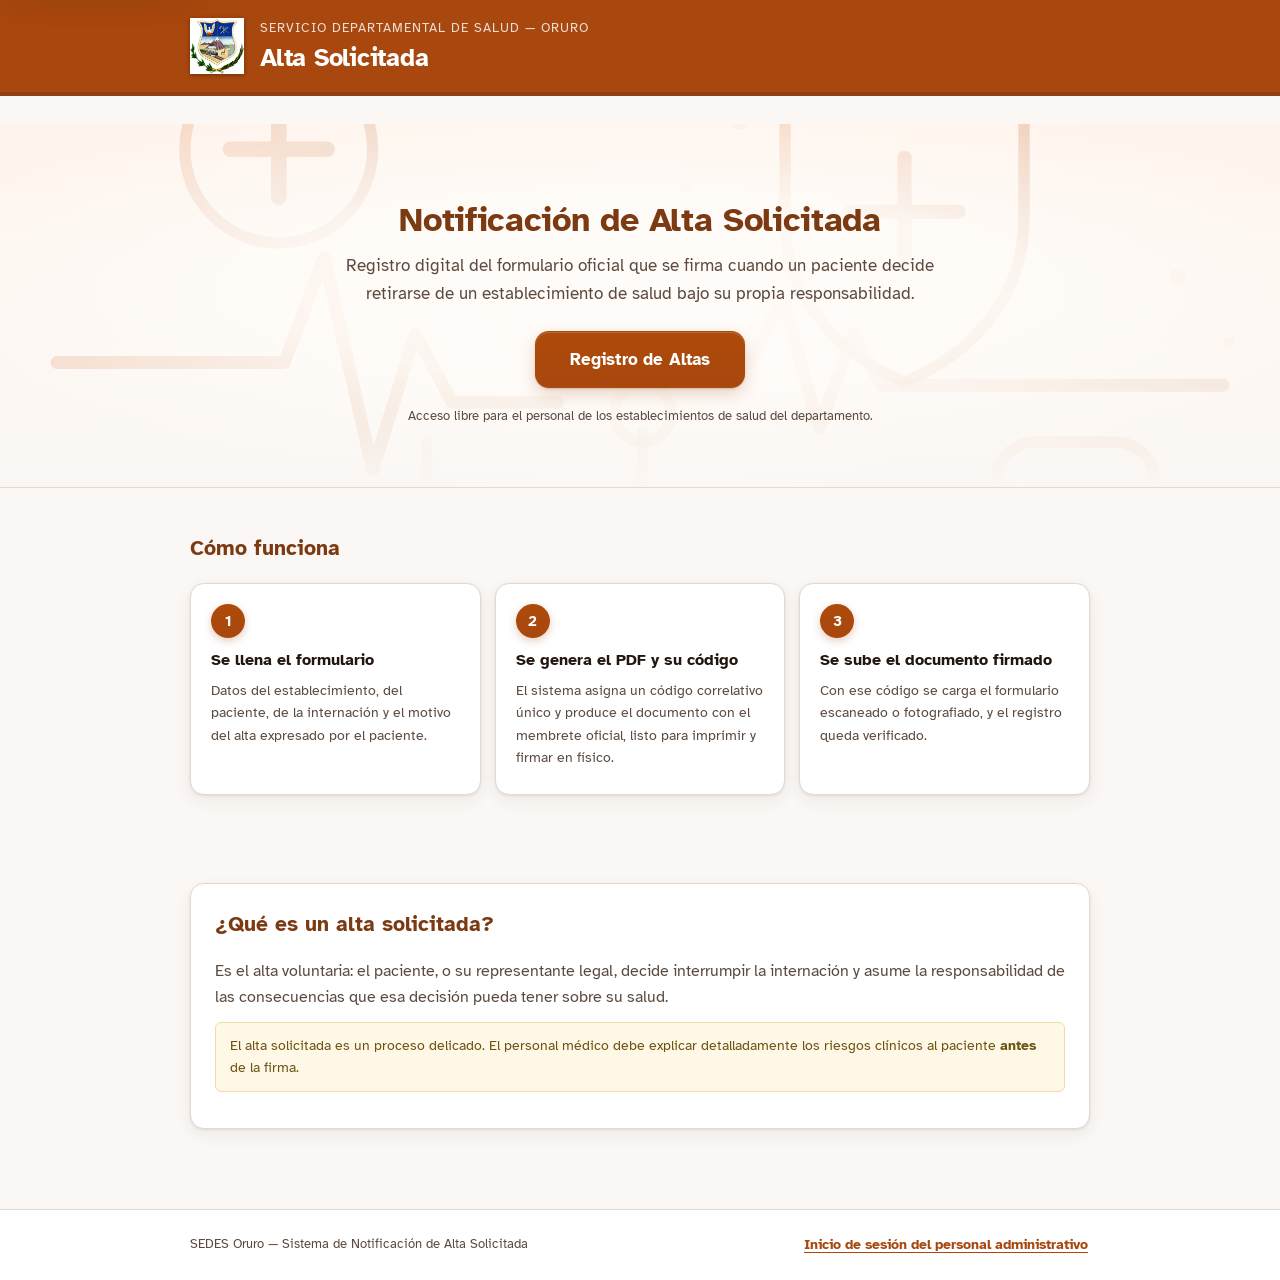
==== commit 0c5d00d2: "fix: diseno all" ====
--- a/index.html
+++ b/index.html
@@ -1,99 +1,107 @@
-<!DOCTYPE html>
-<html lang="es">
-<head>
-<meta charset="utf-8">
-<meta name="viewport" content="width=device-width, initial-scale=1">
-<title>Alta Solicitada — SEDES Oruro</title>
-<meta name="description" content="Sistema de notificación de alta solicitada del Servicio Departamental de Salud de Oruro: registro del formulario oficial, código de alta y carga del documento firmado.">
-<link rel="icon" href="assets/membrete.png" type="image/png">
-<link rel="stylesheet" href="assets/style.css?v=8">
-</head>
-<body class="portada">
-
-<header class="cabecera">
-  <div class="contenedor cabecera__interior">
-    <img class="cabecera__escudo" src="assets/membrete.png" alt="Escudo del Departamento de Oruro">
-    <div class="cabecera__texto">
-      <p class="cabecera__institucion">Servicio Departamental de Salud — Oruro</p>
-      <h1 class="cabecera__titulo">Alta Solicitada</h1>
-    </div>
-    <a class="boton boton--claro cabecera__acceso" href="login.php">Inicio de Sesión</a>
-  </div>
-</header>
-
-<main>
-
-  <!-- Presentación -->
-  <section class="portada__hero">
-    <div class="contenedor">
-      <h2 class="portada__titulo">Notificación de Alta Solicitada</h2>
-      <p class="portada__bajada">
-        Registro digital del formulario oficial que se firma cuando un paciente decide
-        retirarse de un establecimiento de salud bajo su propia responsabilidad.
-      </p>
-      <div class="portada__acciones">
-        <a class="boton boton--primario boton--grande" href="registro_altas.html">Registro de Altas</a>
-      </div>
-      <p class="portada__nota">
-        Acceso libre para el personal de los establecimientos de salud del departamento.
-      </p>
-    </div>
-  </section>
-
-  <!-- Cómo funciona -->
-  <section class="contenedor portada__seccion">
-    <h3 class="portada__subtitulo">Cómo funciona</h3>
-    <ol class="pasos">
-      <li class="paso">
-        <span class="paso__numero">1</span>
-        <h4 class="paso__titulo">Se llena el formulario</h4>
-        <p>
-          Datos del establecimiento, del paciente, de la internación y el motivo del alta
-          expresado por el paciente.
-        </p>
-      </li>
-      <li class="paso">
-        <span class="paso__numero">2</span>
-        <h4 class="paso__titulo">Se genera el PDF y su código</h4>
-        <p>
-          El sistema asigna un código correlativo único y produce el documento con el
-          membrete oficial, listo para imprimir y firmar en físico.
-        </p>
-      </li>
-      <li class="paso">
-        <span class="paso__numero">3</span>
-        <h4 class="paso__titulo">Se sube el documento firmado</h4>
-        <p>
-          Con ese código se carga el formulario escaneado o fotografiado, y el registro
-          queda verificado.
-        </p>
-      </li>
-    </ol>
-  </section>
-
-  <!-- Qué es un alta solicitada -->
-  <section class="contenedor portada__seccion">
-    <div class="tarjeta-info">
-      <h3 class="portada__subtitulo">¿Qué es un alta solicitada?</h3>
-      <p>
-        Es el alta voluntaria: el paciente, o su representante legal, decide interrumpir la
-        internación y asume la responsabilidad de las consecuencias que esa decisión pueda
-        tener sobre su salud.
-      </p>
-      <p class="tarjeta-info__aviso">
-        El alta solicitada es un proceso delicado. El personal médico debe explicar
-        detalladamente los riesgos clínicos al paciente <strong>antes</strong> de la firma.
-      </p>
-    </div>
-  </section>
-
-</main>
-
-<footer class="pie pie--portada">
-  <div class="contenedor">
-    <p>SEDES Oruro — Sistema de Notificación de Alta Solicitada</p>
-  </div>
-</footer>
-
-</body>
-</html>
+<!DOCTYPE html>
+<html lang="es">
+<head>
+<meta charset="utf-8">
+<meta name="viewport" content="width=device-width, initial-scale=1">
+<title>Alta Solicitada — SEDES Oruro</title>
+<meta name="description" content="Sistema de notificación de alta solicitada del Servicio Departamental de Salud de Oruro: registro del formulario oficial, código de alta y carga del documento firmado.">
+<link rel="icon" href="assets/membrete.png" type="image/png">
+<link rel="stylesheet" href="assets/style.css?v=15">
+</head>
+<body class="portada">
+
+<a class="saltar" href="#contenido">Saltar al contenido</a>
+
+<header class="cabecera">
+  <div class="contenedor cabecera__interior">
+    <img class="cabecera__escudo" src="assets/membrete.png" alt="Escudo del Departamento de Oruro">
+    <div class="cabecera__texto">
+      <p class="cabecera__institucion">Servicio Departamental de Salud — Oruro</p>
+      <h1 class="cabecera__titulo">Alta Solicitada</h1>
+    </div>
+  </div>
+</header>
+
+<main id="contenido">
+
+  <!-- Presentación -->
+  <section class="portada__hero">
+    <div class="contenedor">
+      <h2 class="portada__titulo">Notificación de Alta Solicitada</h2>
+      <p class="portada__bajada">
+        Registro digital del formulario oficial que se firma cuando un paciente decide
+        retirarse de un establecimiento de salud bajo su propia responsabilidad.
+      </p>
+      <div class="portada__acciones">
+        <a class="boton boton--primario boton--grande" href="registro_altas.php">Registro de Altas</a>
+      </div>
+      <p class="portada__nota">
+        Acceso libre para el personal de los establecimientos de salud del departamento.
+      </p>
+    </div>
+  </section>
+
+  <!-- Cómo funciona -->
+  <section class="contenedor portada__seccion" aria-labelledby="titulo-como">
+    <h3 class="portada__subtitulo" id="titulo-como">Cómo funciona</h3>
+    <ol class="pasos" role="list">
+      <li class="paso">
+        <span class="paso__numero">1</span>
+        <h4 class="paso__titulo">Se llena el formulario</h4>
+        <p>
+          Datos del establecimiento, del paciente, de la internación y el motivo del alta
+          expresado por el paciente.
+        </p>
+      </li>
+      <li class="paso">
+        <span class="paso__numero">2</span>
+        <h4 class="paso__titulo">Se genera el PDF y su código</h4>
+        <p>
+          El sistema asigna un código correlativo único y produce el documento con el
+          membrete oficial, listo para imprimir y firmar en físico.
+        </p>
+      </li>
+      <li class="paso">
+        <span class="paso__numero">3</span>
+        <h4 class="paso__titulo">Se sube el documento firmado</h4>
+        <p>
+          Con ese código se carga el formulario escaneado o fotografiado, y el registro
+          queda verificado.
+        </p>
+      </li>
+    </ol>
+  </section>
+
+  <!-- Qué es un alta solicitada -->
+  <section class="contenedor portada__seccion">
+    <div class="tarjeta-info">
+      <h3 class="portada__subtitulo">¿Qué es un alta solicitada?</h3>
+      <p>
+        Es el alta voluntaria: el paciente, o su representante legal, decide interrumpir la
+        internación y asume la responsabilidad de las consecuencias que esa decisión pueda
+        tener sobre su salud.
+      </p>
+      <p class="tarjeta-info__aviso">
+        El alta solicitada es un proceso delicado. El personal médico debe explicar
+        detalladamente los riesgos clínicos al paciente <strong>antes</strong> de la firma.
+      </p>
+    </div>
+  </section>
+
+</main>
+
+<footer class="pie pie--portada">
+  <div class="contenedor pie__interior">
+    <p>SEDES Oruro — Sistema de Notificación de Alta Solicitada</p>
+    <!-- Acceso del personal administrativo: va al final y como enlace de
+         texto porque es una puerta de servicio, no la acción principal de
+         la página. Lo que se espera de casi todo el que entra es registrar
+         un alta, y eso ya tiene su botón arriba. -->
+    <p class="pie__acceso">
+      <a href="login.php">Inicio de sesión del personal administrativo</a>
+    </p>
+  </div>
+</footer>
+
+</body>
+</html>
--- a/assets/style.css
+++ b/assets/style.css
@@ -1,23 +1,122 @@
 /* =====================================================================
    Sistema de Alta Solicitada — SEDES Oruro
-   Hoja de estilos única de la landing page.
+   Hoja de estilos de la parte pública (portada y formulario de altas).
+
+   Criterio de diseño: estilo institucional sobrio, alto contraste y
+   jerarquía clara. Quien usa esto es personal de salud, muchas veces desde
+   un teléfono y con prisa, así que manda la legibilidad sobre el adorno.
+
+   La hoja se apoya en una escala de fichas (tokens) en :root. Los colores,
+   espacios y tamaños se toman siempre de ahí, nunca en crudo dentro de un
+   componente: así un cambio de identidad se hace en un solo lugar.
    ===================================================================== */
 
+@import url("tipografia.css");
+
 :root {
-  --azul:        #0f4c81;
-  --azul-oscuro: #0a3358;
-  --azul-suave:  #e8f0f8;
-  --verde:       #1b7a4b;
-  --verde-suave: #e6f4ec;
-  --rojo:        #b3261e;
-  --rojo-suave:  #fdecea;
-  --tinta:       #1c2530;
-  --gris:        #5c6875;
-  --borde:       #d3dae2;
-  --fondo:       #f4f6f9;
-  --blanco:      #ffffff;
-  --radio:       8px;
-  --sombra:      0 1px 3px rgba(16, 30, 50, .08), 0 6px 18px rgba(16, 30, 50, .05);
+  /* --- Color -------------------------------------------------------- */
+  /* Identidad en naranja terracota: cálida y sobria, no el naranja de
+     alerta. Los tonos de marca son quemados a propósito, porque un naranja
+     vivo sobre blanco no alcanza el contraste 4.5:1 que exige la WCAG AA;
+     --marca-700 llega a 5.9:1 y --marca-800 a 7.2:1 con texto blanco. */
+  --marca-50:   #fff4ec;
+  --marca-100:  #fbe7d8;
+  --marca-200:  #f3cdb2;
+  --marca-400:  #e07b36;   /* solo decorativo: franjas, ilustración */
+  --marca-500:  #c2410c;
+  --marca-600:  #ae4b0a;
+  --marca-700:  #a8470e;   /* color de marca */
+  --marca-800:  #8f4116;
+  --marca-900:  #7c3a12;
+
+  --verde-50:  #e8f5ee;
+  --verde-600: #15774a;
+  --verde-700: #10603c;
+
+  --ambar-50:  #fff8e6;
+  --ambar-200: #f0dca8;
+  --ambar-800: #6b5312;
+
+  --rojo-50:   #fdecea;
+  --rojo-200:  #f2c1bd;
+  --rojo-600:  #c0271f;
+  --rojo-700:  #a01f18;
+
+  /* Neutros templados: un gris frío junto al terracota se ve sucio, así que
+     los grises llevan algo de calidez. */
+  --tinta:     #22160f;   /* 17.6:1 sobre blanco */
+  --gris-700:  #5c4a3f;   /* 8.4:1 */
+  --gris-500:  #6e5a4d;   /* 6.5:1 — legible incluso en textos de apoyo */
+  --borde:     #e4d9d0;
+  --borde-fuerte: #c6b5a8;
+  --fondo:     #faf7f4;
+  --blanco:    #ffffff;
+
+  /* Alias semánticos: los componentes usan estos, no los de la rampa. */
+  --color-marca:        var(--marca-700);
+  --color-marca-fuerte: var(--marca-800);
+  --color-marca-suave:  var(--marca-50);
+  --color-exito:        var(--verde-600);
+  --color-error:        var(--rojo-700);
+  /* El anillo de foco NO es naranja: sobre un botón naranja desaparecería.
+     Un tono casi negro se ve igual de bien sobre claro y sobre la marca. */
+  --color-foco:         #22160f;
+
+  /* --- Espacio ------------------------------------------------------ */
+  /* Escala de 4 px: todo margen y relleno sale de aquí, para que el ritmo
+     vertical sea constante entre páginas. */
+  --e-1: 4px;
+  --e-2: 8px;
+  --e-3: 12px;
+  --e-4: 16px;
+  --e-5: 20px;
+  --e-6: 24px;
+  --e-8: 32px;
+  --e-10: 40px;
+  --e-12: 48px;
+
+  /* --- Tipografía --------------------------------------------------- */
+  --fuente: "Atkinson Hyperlegible", "Segoe UI", Roboto, system-ui, sans-serif;
+
+  /* Escala fluida: el tamaño acompaña al ancho de pantalla sin saltos. */
+  --t-xs:  12.5px;
+  --t-sm:  13.5px;
+  --t-base: 16px;
+  --t-md:  clamp(16px, 2.2vw, 17px);
+  --t-lg:  clamp(18px, 3vw, 21px);
+  --t-xl:  clamp(21px, 4.4vw, 27px);
+  --t-2xl: clamp(24px, 5.5vw, 34px);
+
+  /* --- Forma y profundidad ------------------------------------------ */
+  --radio-sm: 6px;
+  --radio:    10px;
+  --radio-lg: 14px;
+
+  --sombra-1: 0 1px 2px rgba(60, 35, 18, .07);
+  --sombra-2: 0 1px 3px rgba(60, 35, 18, .09), 0 6px 18px rgba(60, 35, 18, .06);
+  --sombra-3: 0 12px 34px rgba(60, 35, 18, .16);
+
+  /* Un solo anillo de foco en toda la aplicación: el usuario de teclado
+     siempre sabe dónde está. */
+  --foco: 0 0 0 3px var(--blanco), 0 0 0 5.5px var(--color-foco);
+
+  --transicion: 180ms cubic-bezier(.2, .6, .3, 1);
+
+  /* Icono de alerta en SVG, usado como máscara en los mensajes de error. */
+  --icono-alerta: url("data:image/svg+xml;charset=utf-8,%3Csvg xmlns='http://www.w3.org/2000/svg' viewBox='0 0 24 24'%3E%3Cpath d='M12 2 1 21h22L12 2Zm0 6a1 1 0 0 1 1 1v5a1 1 0 0 1-2 0V9a1 1 0 0 1 1-1Zm0 9.5a1.25 1.25 0 1 1 0 2.5 1.25 1.25 0 0 1 0-2.5Z'/%3E%3C/svg%3E");
+
+  /* --- Alias heredados ---------------------------------------------- */
+  /* Se conservan porque hay reglas escritas con estos nombres; apuntan a la
+     rampa de marca, de modo que el cambio de identidad fue de un solo sitio. */
+  --azul:        var(--marca-700);
+  --azul-oscuro: var(--marca-800);
+  --azul-suave:  var(--marca-50);
+  --verde:       var(--verde-600);
+  --verde-suave: var(--verde-50);
+  --rojo:        var(--rojo-700);
+  --rojo-suave:  var(--rojo-50);
+  --gris:        var(--gris-700);
+  --sombra:      var(--sombra-2);
 }
 
 * { box-sizing: border-box; }
@@ -33,10 +132,12 @@
   margin: 0;
   background: var(--fondo);
   color: var(--tinta);
-  font-family: "Segoe UI", Roboto, "Helvetica Neue", Arial, sans-serif;
-  font-size: 15px;
-  line-height: 1.55;
-  -webkit-tap-highlight-color: rgba(15, 76, 129, .15);
+  font-family: var(--fuente);
+  /* 16 px de base: por debajo de eso el cuerpo de texto cansa y iOS hace
+     zoom al enfocar un campo. */
+  font-size: var(--t-base);
+  line-height: 1.6;
+  -webkit-tap-highlight-color: rgba(168, 71, 14, .18);
   overflow-wrap: break-word;
 }
 
@@ -84,8 +185,7 @@
 
 .cabecera__texto { flex: 1 1 auto; min-width: 0; }
 
-/* Enlaces de la cabecera: acceso al panel y vuelta a la portada. */
-.cabecera__acceso,
+/* Enlace de vuelta a la portada, en la cabecera del formulario. */
 .cabecera__volver {
   flex: 0 0 auto;
   white-space: nowrap;
@@ -100,14 +200,6 @@
 }
 
 .cabecera__volver:hover { color: var(--blanco); text-decoration: underline; }
-
-.boton--claro {
-  background: var(--blanco);
-  color: var(--azul);
-  border-color: var(--blanco);
-}
-
-.boton--claro:hover { background: var(--azul-suave); }
 
 .cabecera__institucion {
   margin: 0;
@@ -166,13 +258,46 @@
   border-bottom-color: var(--azul);
 }
 
-.pestana:focus-visible,
-.boton:focus-visible,
-input:focus-visible,
-select:focus-visible,
-textarea:focus-visible {
-  outline: 3px solid rgba(15, 76, 129, .35);
-  outline-offset: 1px;
+/* Foco visible en todo lo que se puede enfocar. Nunca se quita el anillo:
+   sin él, quien navega con teclado queda a ciegas. */
+:where(a, button, input, select, textarea, [tabindex]):focus-visible {
+  outline: 2px solid transparent;   /* visible en modo alto contraste */
+  outline-offset: 2px;
+  box-shadow: var(--foco);
+  border-radius: var(--radio-sm);
+}
+
+/* Enlace de salto: invisible hasta que se tabula, que es cuando sirve. */
+.saltar {
+  position: absolute;
+  left: var(--e-3);
+  top: var(--e-3);
+  z-index: 100;
+  padding: 10px 16px;
+  background: var(--blanco);
+  color: var(--color-marca);
+  font-weight: 700;
+  border-radius: var(--radio-sm);
+  box-shadow: var(--sombra-3);
+  transform: translateY(-160%);
+  transition: transform var(--transicion);
+}
+
+.saltar:focus { transform: translateY(0); }
+
+/* Texto que solo leen los lectores de pantalla: se usa para dar contexto
+   que en pantalla ya aporta un símbolo o la posición del elemento. */
+.visualmente-oculto {
+  position: absolute;
+  width: 1px;
+  height: 1px;
+  padding: 0;
+  margin: -1px;
+  overflow: hidden;
+  clip: rect(0 0 0 0);
+  clip-path: inset(50%);
+  white-space: nowrap;
+  border: 0;
 }
 
 /* ---------- Estructura ---------------------------------------------- */
@@ -197,7 +322,7 @@
 .bloque {
   background: var(--blanco);
   border: 1px solid var(--borde);
-  border-radius: var(--radio);
+  border-radius: var(--radio-lg);
   padding: clamp(14px, 3.5vw, 18px) clamp(14px, 4vw, 22px) clamp(16px, 4vw, 22px);
   margin: 0 0 16px;
   box-shadow: var(--sombra);
@@ -206,7 +331,7 @@
 .bloque__titulo {
   font-size: 15px;
   font-weight: 700;
-  color: var(--azul-oscuro);
+  color: var(--marca-900);
   padding: 0 6px;
   margin-left: -6px;
 }
@@ -253,7 +378,28 @@
   transition: border-color .15s ease;
 }
 
-input:focus, select:focus, textarea:focus { border-color: var(--azul); }
+input:focus, select:focus, textarea:focus { border-color: var(--color-marca); }
+
+input:hover:not(:disabled):not([readonly]),
+select:hover:not(:disabled),
+textarea:hover { border-color: var(--borde-fuerte); }
+
+/* Un campo de solo lectura debe parecerlo: el municipio lo completa el
+   sistema, y el usuario tiene que ver que no es suyo para escribir. */
+/* Un texto de ayuda dentro del campo no puede ser casi invisible. */
+::placeholder { color: var(--gris-500); opacity: 1; }
+
+input[readonly] {
+  background: var(--fondo);
+  color: var(--gris-700);
+  cursor: default;
+}
+
+select:disabled {
+  background: var(--fondo);
+  color: var(--gris-500);
+  cursor: not-allowed;
+}
 
 textarea { resize: vertical; min-height: 110px; }
 
@@ -261,7 +407,13 @@
 
 .campo--invalido input,
 .campo--invalido select,
-.campo--invalido textarea { border-color: var(--rojo); background: #fffafa; }
+.campo--invalido textarea {
+  border-color: var(--color-error);
+  background: #fffafa;
+  /* El error no se señala solo con color: hay un borde más grueso y el
+     mensaje escrito debajo, para quien no distingue el rojo. */
+  border-width: 2px;
+}
 
 select {
   appearance: none;
@@ -289,14 +441,41 @@
 }
 
 .campo__error {
-  margin: 5px 0 0;
-  font-size: 12.5px;
-  color: var(--rojo);
-  font-weight: 600;
+  margin: 6px 0 0;
+  font-size: var(--t-sm);
+  color: var(--color-error);
+  font-weight: 700;
   display: none;
 }
 
-.campo__error.visible { display: block; }
+/* El icono acompaña al texto; el texto es lo que informa. */
+.campo__error.visible {
+  display: flex;
+  gap: 6px;
+  align-items: flex-start;
+}
+
+.campo__error.visible::before {
+  content: "";
+  flex: 0 0 auto;
+  width: 16px;
+  height: 16px;
+  margin-top: 1px;
+  background: currentColor;
+  mask: var(--icono-alerta) center / contain no-repeat;
+  -webkit-mask: var(--icono-alerta) center / contain no-repeat;
+}
+
+.campo label {
+  color: var(--tinta);
+}
+
+/* Leyenda de campos obligatorios, arriba del formulario. */
+.leyenda-obligatorios {
+  margin: 0 0 var(--e-4);
+  font-size: var(--t-sm);
+  color: var(--gris-700);
+}
 
 .declaracion {
   background: var(--azul-suave);
@@ -305,7 +484,7 @@
   padding: 12px 16px;
   margin: 4px 0 18px;
   text-align: justify;
-  color: var(--azul-oscuro);
+  color: var(--marca-900);
   font-size: 14px;
 }
 
@@ -332,34 +511,78 @@
   display: inline-flex;
   align-items: center;
   justify-content: center;
+  gap: var(--e-2);
   min-height: 46px;
   border: 1px solid transparent;
-  border-radius: 8px;
-  padding: 11px 18px;
+  /* Esquinas suaves, no cápsula: la cápsula resta seriedad a un trámite. */
+  border-radius: var(--radio-lg);
+  padding: 12px 22px;
   font: inherit;
-  font-weight: 600;
+  font-weight: 700;
+  letter-spacing: .01em;
   cursor: pointer;
   text-decoration: none;
   text-align: center;
-  transition: background-color .15s ease, border-color .15s ease;
-}
-
-.boton--primario { background: var(--azul); color: var(--blanco); }
-.boton--primario:hover { background: var(--azul-oscuro); }
-
+  transition: background-color var(--transicion), border-color var(--transicion),
+              transform var(--transicion), box-shadow var(--transicion);
+}
+
+/* --- Primario ---------------------------------------------------------- */
+/* El degradado es de un solo paso, apenas perceptible: da volumen sin
+   convertir el botón en un adorno. La línea clara de arriba (inset) imita
+   el borde iluminado de una superficie real. */
+.boton--primario {
+  background-image: linear-gradient(180deg, var(--marca-600) 0%, var(--marca-700) 100%);
+  background-color: var(--marca-700);
+  color: var(--blanco);
+  box-shadow:
+    inset 0 1px 0 rgba(255, 255, 255, .18),
+    0 1px 2px rgba(60, 35, 18, .18),
+    0 6px 16px rgba(168, 71, 14, .22);
+}
+
+.boton--primario:hover {
+  background-image: linear-gradient(180deg, var(--marca-700) 0%, var(--marca-800) 100%);
+  transform: translateY(-1px);
+  box-shadow:
+    inset 0 1px 0 rgba(255, 255, 255, .18),
+    0 2px 4px rgba(60, 35, 18, .2),
+    0 10px 24px rgba(168, 71, 14, .28);
+}
+
+/* --- Secundario -------------------------------------------------------- */
 .boton--secundario {
   background: var(--blanco);
-  color: var(--azul);
-  border-color: var(--azul);
-}
-.boton--secundario:hover { background: var(--azul-suave); }
-
+  color: var(--color-marca);
+  border-color: var(--marca-200);
+  box-shadow: var(--sombra-1);
+}
+
+.boton--secundario:hover {
+  background: var(--marca-50);
+  border-color: var(--marca-400);
+  transform: translateY(-1px);
+  box-shadow: 0 4px 12px rgba(168, 71, 14, .14);
+}
+
+/* --- Plano (acciones de bajo peso, como Cancelar) ---------------------- */
 .boton--plano {
   background: transparent;
-  color: var(--gris);
+  color: var(--gris-700);
   border-color: var(--borde);
 }
-.boton--plano:hover { background: #eef1f5; }
+
+.boton--plano:hover {
+  background: var(--fondo);
+  border-color: var(--borde-fuerte);
+  color: var(--tinta);
+}
+
+/* Al pulsar, el botón se hunde: confirma el toque en pantalla táctil. */
+.boton:active {
+  transform: translateY(1px);
+  box-shadow: inset 0 2px 4px rgba(60, 35, 18, .18);
+}
 
 .boton[disabled],
 .boton[aria-disabled="true"] {
@@ -391,7 +614,7 @@
 
 .mensaje--info {
   background: var(--azul-suave);
-  color: var(--azul-oscuro);
+  color: var(--marca-900);
   border: 1px solid #c3d8ea;
 }
 
@@ -489,7 +712,8 @@
 }
 
 .fecha__boton:hover { border-color: var(--azul); }
-.fecha__boton--vacio .fecha__valor { color: #93a0ad; }
+/* El texto de invitación también debe leerse: 4.6:1 sobre blanco. */
+.fecha__boton--vacio .fecha__valor { color: var(--gris-500); }
 .fecha__icono { color: var(--azul); display: flex; flex: 0 0 auto; }
 .campo--invalido .fecha__boton { border-color: var(--rojo); background: #fffafa; }
 
@@ -513,7 +737,7 @@
   padding: 14px;
   border-radius: 14px;
   background: var(--blanco);
-  box-shadow: 0 18px 48px rgba(10, 25, 45, .3);
+  box-shadow: 0 18px 48px rgba(40, 22, 10, .32);
 }
 
 .calendario__cabecera {
@@ -643,31 +867,197 @@
   * { scroll-behavior: auto !important; }
 }
 
+/* ---------- Resumen de errores ----------------------------------------- */
+/* Al fallar el envío se muestra arriba del formulario, recibe el foco y
+   enlaza a cada campo con problema. Los errores en línea se mantienen: el
+   resumen los complementa, no los sustituye. */
+.resumen-errores {
+  margin: 0 0 var(--e-4);
+  padding: var(--e-4) var(--e-5);
+  background: var(--rojo-50);
+  border: 1px solid var(--rojo-200);
+  border-left: 4px solid var(--color-error);
+  border-radius: var(--radio-sm);
+}
+
+.resumen-errores:focus-visible { box-shadow: var(--foco); }
+
+.resumen-errores__titulo {
+  margin: 0 0 var(--e-2);
+  font-size: var(--t-md);
+  font-weight: 700;
+  color: var(--color-error);
+}
+
+.resumen-errores ul { margin: 0; padding-left: var(--e-5); }
+.resumen-errores li { margin-bottom: var(--e-1); font-size: var(--t-sm); }
+
+.resumen-errores a {
+  color: var(--color-error);
+  font-weight: 600;
+  text-underline-offset: 2px;
+}
+
+/* ---------- Progreso del formulario ------------------------------------ */
+/* Cinco secciones son muchas para no saber por dónde se va. Esta barra
+   indica cuántas están completas y cuál se está viendo. */
+.progreso {
+  position: sticky;
+  top: 48px;
+  z-index: 4;
+  margin: 0 0 var(--e-4);
+  padding: var(--e-3) var(--e-4);
+  background: var(--blanco);
+  border: 1px solid var(--borde);
+  border-radius: var(--radio);
+  box-shadow: var(--sombra-1);
+}
+
+.progreso__fila {
+  display: flex;
+  align-items: center;
+  justify-content: space-between;
+  gap: var(--e-3);
+  margin-bottom: var(--e-2);
+}
+
+.progreso__texto { font-size: var(--t-sm); font-weight: 600; color: var(--gris-700); }
+.progreso__conteo { font-size: var(--t-sm); color: var(--gris-700); font-variant-numeric: tabular-nums; }
+
+.progreso__barra {
+  height: 6px;
+  border-radius: 999px;
+  background: var(--marca-100);
+  overflow: hidden;
+}
+
+.progreso__relleno {
+  height: 100%;
+  width: 0;
+  border-radius: 999px;
+  background: var(--color-marca);
+  transition: width var(--transicion);
+}
+
+/* ---------- Encabezado de sección numerado ------------------------------ */
+.bloque__titulo {
+  display: flex;
+  align-items: center;
+  gap: var(--e-2);
+}
+
+.bloque__numero {
+  display: inline-flex;
+  align-items: center;
+  justify-content: center;
+  flex: 0 0 auto;
+  width: 26px;
+  height: 26px;
+  border-radius: 50%;
+  background: var(--color-marca-suave);
+  color: var(--color-marca);
+  font-size: var(--t-sm);
+  font-weight: 700;
+}
+
+/* Una sección con todos sus campos listos se marca en verde: confirma el
+   avance sin obligar a releerla. */
+.bloque--completo .bloque__numero {
+  background: var(--verde-50);
+  color: var(--color-exito);
+}
+
 /* ---------- Portada ---------------------------------------------------- */
 /* La portada no lleva el pie fijo: es una pagina de lectura, y ahi el pie
    debe quedarse al final del contenido. */
 body.portada { padding-bottom: 0; }
 
-.pie--portada { position: static; box-shadow: none; margin-top: 8px; }
+.pie--portada { position: static; box-shadow: none; margin-top: 8px; padding: var(--e-5) 0; }
+
+.pie__interior {
+  display: flex;
+  flex-wrap: wrap;
+  align-items: center;
+  justify-content: space-between;
+  gap: var(--e-2) var(--e-4);
+}
+
+.pie__interior p { margin: 0; }
+
+/* Enlace discreto, pero con contraste y área de pulsación suficientes: que
+   sea secundario no quiere decir que haya que adivinarlo. */
+.pie__acceso a {
+  display: inline-block;
+  padding: 6px 2px;
+  color: var(--color-marca);
+  font-weight: 700;
+  font-size: var(--t-sm);
+  text-decoration: underline;
+  text-underline-offset: 3px;
+  text-decoration-thickness: 1px;
+}
+
+.pie__acceso a:hover {
+  color: var(--marca-900);
+  text-decoration-thickness: 2px;
+}
+
+@media (max-width: 599px) {
+  .pie__interior { flex-direction: column; text-align: center; }
+}
 
 .portada__hero {
-  background: linear-gradient(180deg, var(--azul-suave) 0%, var(--fondo) 100%);
+  position: relative;
+  isolation: isolate;
+  overflow: hidden;
+  background: linear-gradient(180deg, var(--marca-50) 0%, var(--fondo) 100%);
   border-bottom: 1px solid var(--borde);
-  padding: clamp(32px, 9vw, 64px) 0 clamp(28px, 7vw, 52px);
+  padding: clamp(40px, 10vw, 76px) 0 clamp(34px, 8vw, 60px);
   text-align: center;
 }
 
+/* Ilustración de salud como fondo atenuado. Va en un pseudoelemento y no en
+   un <img> porque es decorativa: así no aparece en el árbol de
+   accesibilidad ni se lee en voz alta. La opacidad baja y el degradado de
+   desvanecido la mantienen por detrás del texto, nunca compitiendo con él;
+   el contraste del titular se midió con la ilustración puesta. */
+.portada__hero::before {
+  content: "";
+  position: absolute;
+  inset: 0;
+  z-index: -1;
+  background: url("salud.svg") center / cover no-repeat;
+  opacity: .28;
+  /* Se desvanece por abajo para fundirse con el resto de la página. */
+  mask-image: linear-gradient(180deg, #000 0%, #000 62%, transparent 100%);
+  -webkit-mask-image: linear-gradient(180deg, #000 0%, #000 62%, transparent 100%);
+}
+
+/* Un velo suave adicional: garantiza el contraste del texto pase lo que
+   pase con la ilustración de fondo. */
+.portada__hero::after {
+  content: "";
+  position: absolute;
+  inset: 0;
+  z-index: -1;
+  background: radial-gradient(64% 56% at 50% 46%,
+              rgba(255, 252, 249, .94) 0%,
+              rgba(255, 252, 249, .86) 45%,
+              rgba(255, 252, 249, 0) 100%);
+}
+
 .portada__titulo {
-  margin: 0 0 12px;
+  margin: 0 0 var(--e-3);
+  letter-spacing: -.01em;
   font-size: clamp(22px, 5.5vw, 34px);
   font-weight: 700;
   line-height: 1.2;
-  color: var(--azul-oscuro);
+  color: var(--marca-900);
 }
 
 .portada__bajada {
-  max-width: 640px;
-  margin: 0 auto 24px;
+  max-width: 620px;
+  margin: 0 auto var(--e-6);
   font-size: clamp(14.5px, 3.6vw, 17px);
   color: var(--gris);
 }
@@ -697,7 +1087,7 @@
   margin: 0 0 18px;
   font-size: clamp(17px, 4.2vw, 21px);
   font-weight: 700;
-  color: var(--azul-oscuro);
+  color: var(--marca-900);
 }
 
 /* Los tres pasos del circuito. */
@@ -713,22 +1103,29 @@
 .paso {
   background: var(--blanco);
   border: 1px solid var(--borde);
-  border-radius: var(--radio);
-  padding: 18px 20px;
-  box-shadow: var(--sombra);
+  border-radius: var(--radio-lg);
+  padding: var(--e-5) var(--e-5) var(--e-6);
+  box-shadow: var(--sombra-2);
+  transition: transform var(--transicion), box-shadow var(--transicion);
+}
+
+.paso:hover {
+  transform: translateY(-2px);
+  box-shadow: 0 10px 26px rgba(60, 35, 18, .12);
 }
 
 .paso__numero {
   display: inline-flex;
   align-items: center;
   justify-content: center;
-  width: 30px;
-  height: 30px;
+  width: 34px;
+  height: 34px;
   border-radius: 50%;
-  background: var(--azul);
+  background-image: linear-gradient(180deg, var(--marca-600), var(--marca-700));
   color: var(--blanco);
   font-weight: 700;
   font-size: 15px;
+  box-shadow: 0 3px 8px rgba(168, 71, 14, .28);
 }
 
 .paso__titulo {
@@ -743,7 +1140,7 @@
 .tarjeta-info {
   background: var(--blanco);
   border: 1px solid var(--borde);
-  border-radius: var(--radio);
+  border-radius: var(--radio-lg);
   padding: clamp(18px, 4vw, 24px);
   box-shadow: var(--sombra);
 }
@@ -765,9 +1162,17 @@
 }
 
 @media (max-width: 519px) {
-  /* En pantalla angosta el boton de acceso pasa debajo del titulo. */
-  .cabecera__interior { flex-wrap: wrap; }
-  .cabecera__acceso { width: 100%; }
+  /* En pantalla angosta el escudo y el título siguen juntos en la primera
+     línea, y el enlace de la cabecera baja debajo a todo lo ancho. */
+  .cabecera__interior { flex-wrap: wrap; row-gap: 10px; gap: 12px; }
+  .cabecera__escudo { order: 1; }
+  .cabecera__texto  { order: 2; flex: 1 1 180px; }
+
+  .cabecera__volver {
+    order: 3;
+    width: 100%;
+    text-align: center;
+  }
 }
 
 /* ---------- Responsive ------------------------------------------------ */
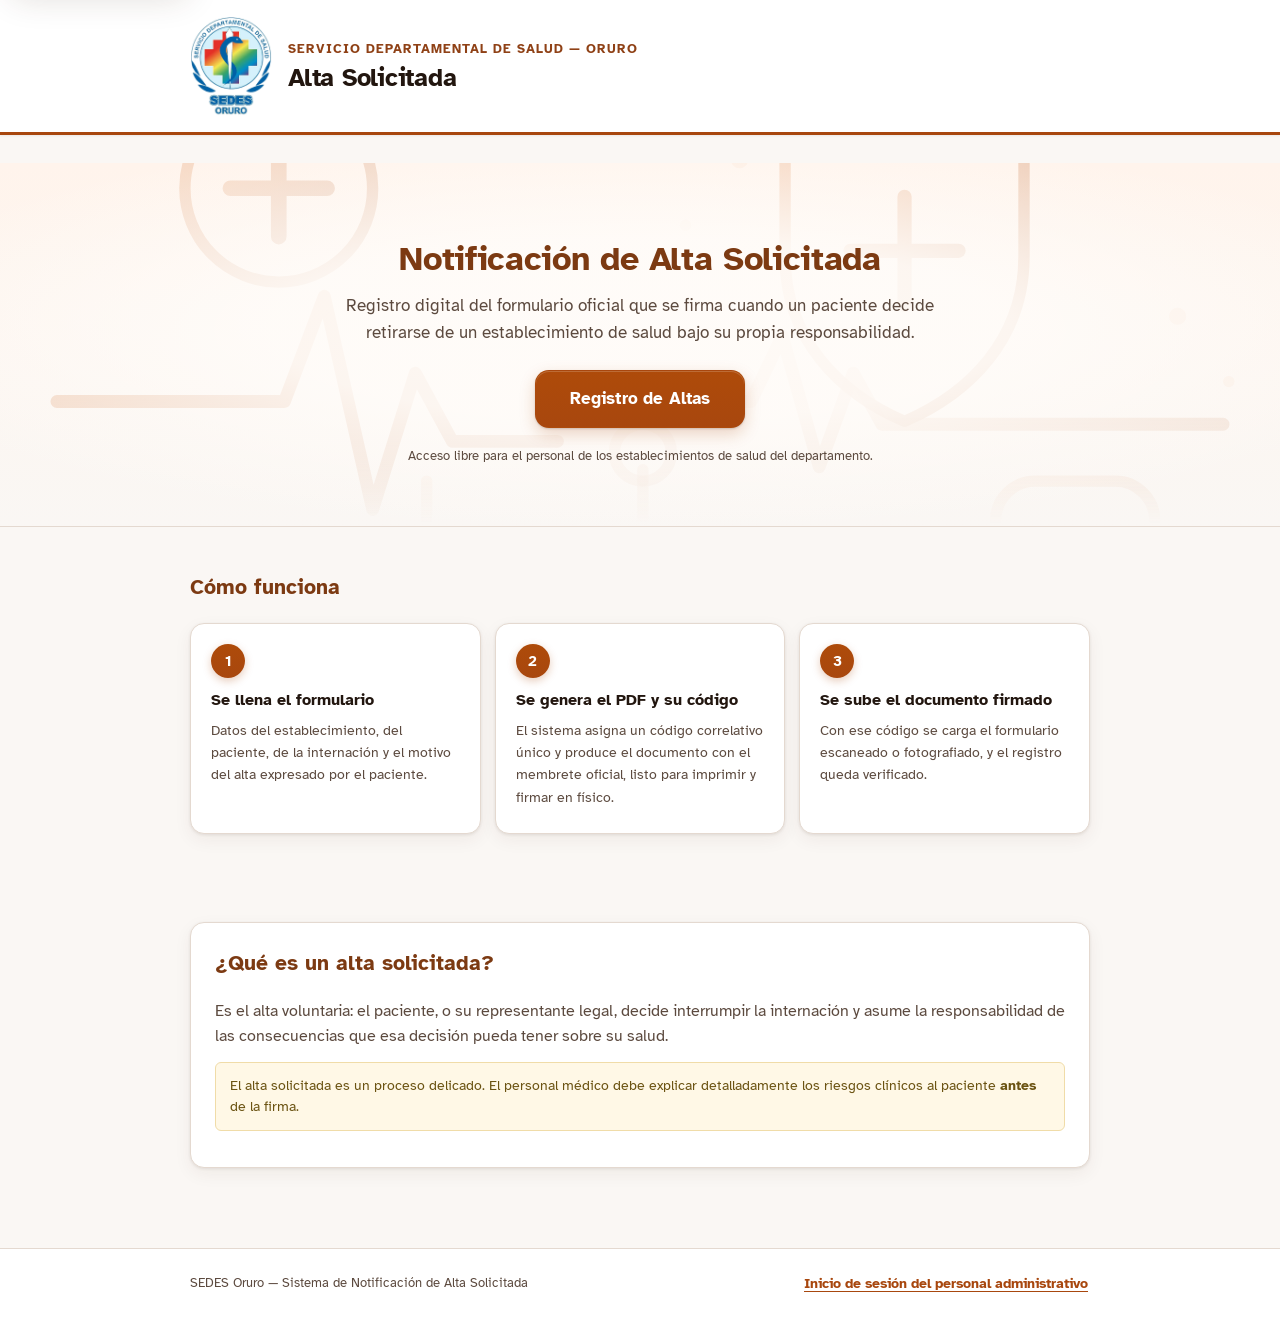
==== commit 2cefce32: "fix: devolucion" ====
--- a/index.html
+++ b/index.html
@@ -5,8 +5,8 @@
 <meta name="viewport" content="width=device-width, initial-scale=1">
 <title>Alta Solicitada — SEDES Oruro</title>
 <meta name="description" content="Sistema de notificación de alta solicitada del Servicio Departamental de Salud de Oruro: registro del formulario oficial, código de alta y carga del documento firmado.">
-<link rel="icon" href="assets/membrete.png" type="image/png">
-<link rel="stylesheet" href="assets/style.css?v=15">
+<link rel="icon" href="assets/logo-sedes.png" type="image/png">
+<link rel="stylesheet" href="assets/style.css?v=17">
 </head>
 <body class="portada">
 
@@ -14,7 +14,7 @@
 
 <header class="cabecera">
   <div class="contenedor cabecera__interior">
-    <img class="cabecera__escudo" src="assets/membrete.png" alt="Escudo del Departamento de Oruro">
+    <img class="cabecera__escudo" src="assets/logo-sedes.png" alt="Logotipo del Servicio Departamental de Salud de Oruro">
     <div class="cabecera__texto">
       <p class="cabecera__institucion">Servicio Departamental de Salud — Oruro</p>
       <h1 class="cabecera__titulo">Alta Solicitada</h1>
--- a/assets/style.css
+++ b/assets/style.css
@@ -162,25 +162,36 @@
 }
 
 /* ---------- Cabecera ------------------------------------------------ */
+/* Cabecera clara, no de color.
+   El logotipo del SEDES es multicolor, con texto azul e interior claro, y
+   son colores fijos de la identidad institucional: no se pueden teñir ni
+   pasar a blanco. Sobre un fondo terracota quedaba como una calcomanía y su
+   texto perdía contraste. Puesto sobre claro —la superficie para la que fue
+   diseñado— se lee entero, y el texto de al lado pasa de 5.9:1 a 17.6:1.
+   La marca no desaparece: queda en la franja inferior, en el título de
+   sección y en todos los botones de la página. */
 .cabecera {
-  background: var(--azul);
-  color: var(--blanco);
-  border-bottom: 4px solid var(--azul-oscuro);
+  background: var(--blanco);
+  color: var(--tinta);
+  border-bottom: 3px solid var(--marca-700);
+  box-shadow: var(--sombra-1);
 }
 
 .cabecera__interior {
   display: flex;
   align-items: center;
   gap: 16px;
-  padding-top: 18px;
-  padding-bottom: 18px;
+  padding-top: var(--e-4);
+  padding-bottom: var(--e-4);
 }
 
 .cabecera__escudo {
-  width: clamp(38px, 9vw, 54px);
+  /* Con fondo claro el logotipo puede crecer: gana presencia y su texto
+     interior («SERVICIO DEPARTAMENTAL DE SALUD», «SEDES ORURO») empieza a
+     ser legible. Ya no necesita sombra para despegarse del fondo. */
+  width: clamp(56px, 14vw, 82px);
   height: auto;
   flex: 0 0 auto;
-  filter: drop-shadow(0 1px 2px rgba(0, 0, 0, .35));
 }
 
 .cabecera__texto { flex: 1 1 auto; min-width: 0; }
@@ -192,27 +203,33 @@
 }
 
 .cabecera__volver {
-  color: rgba(255, 255, 255, .9);
+  color: var(--color-marca);
   font-size: 13.5px;
-  font-weight: 600;
+  font-weight: 700;
   text-decoration: none;
-  padding: 8px 4px;
-}
-
-.cabecera__volver:hover { color: var(--blanco); text-decoration: underline; }
+  padding: 10px 6px;
+}
+
+.cabecera__volver:hover {
+  color: var(--marca-900);
+  text-decoration: underline;
+  text-underline-offset: 3px;
+}
 
 .cabecera__institucion {
   margin: 0;
   font-size: clamp(10.5px, 2.6vw, 12.5px);
+  font-weight: 700;
   letter-spacing: .08em;
   text-transform: uppercase;
-  color: rgba(255, 255, 255, .82);
+  color: var(--marca-800);
 }
 
 .cabecera__titulo {
-  margin: 4px 0 0;
+  margin: 3px 0 0;
   font-size: clamp(17px, 4.2vw, 25px);
-  font-weight: 600;
+  font-weight: 700;
+  color: var(--tinta);
   line-height: 1.25;
   letter-spacing: -.01em;
 }
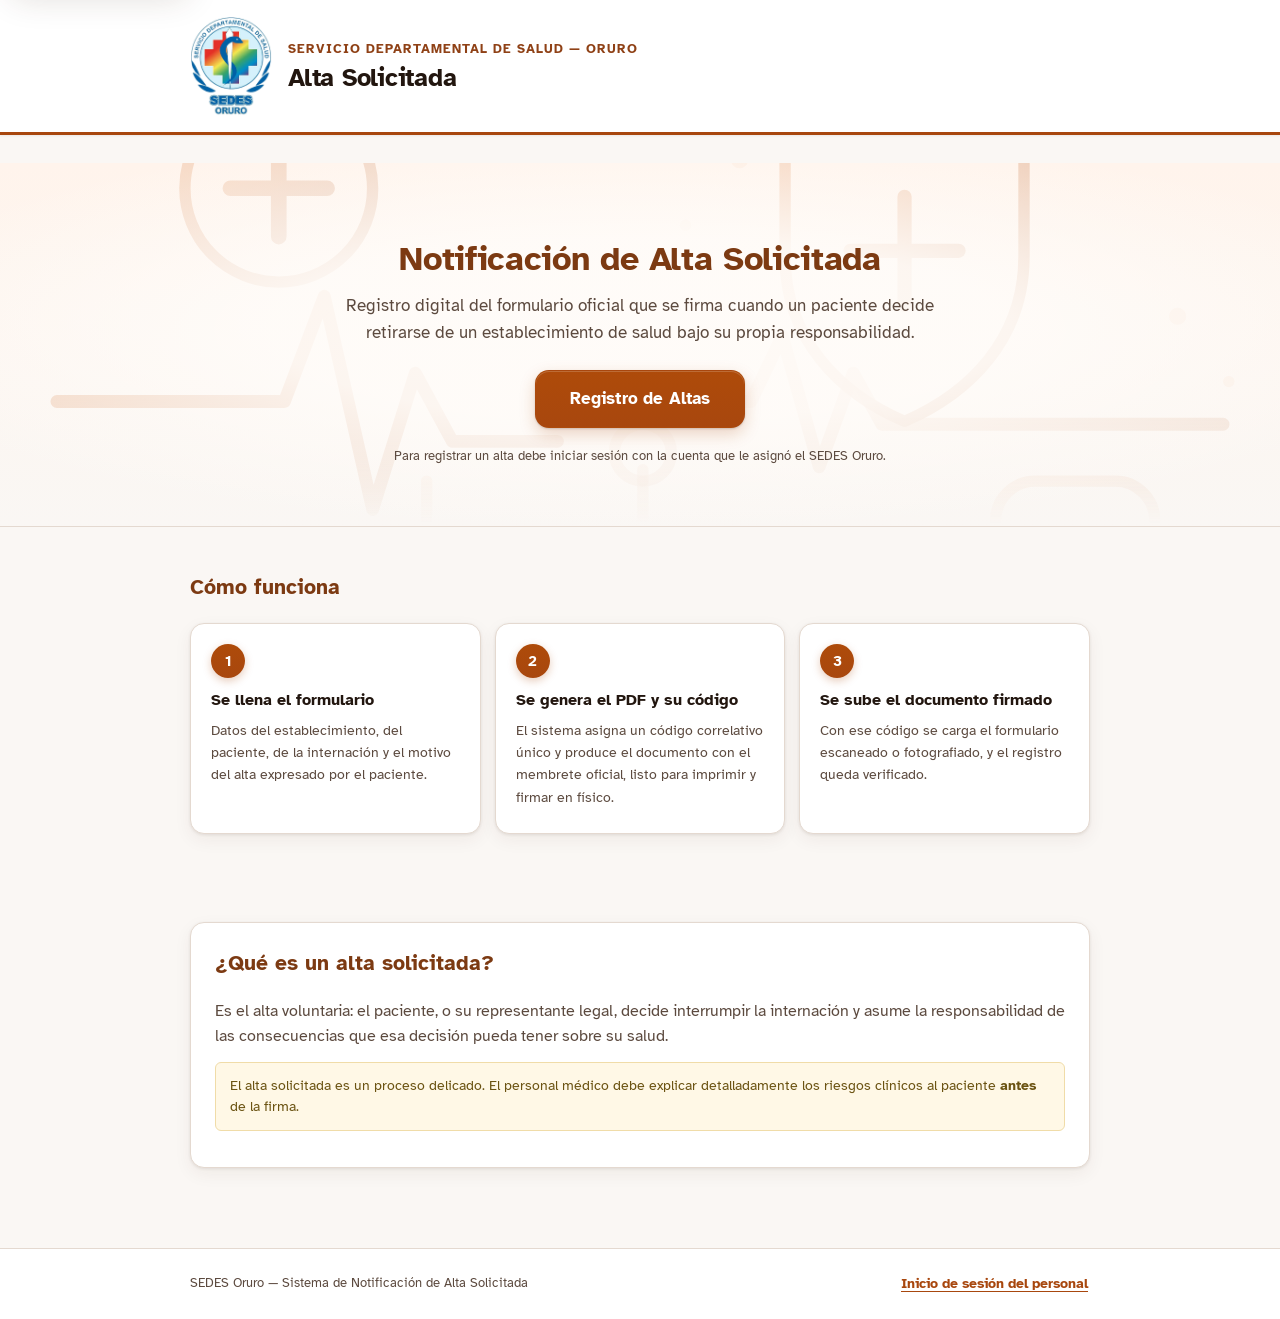
==== commit 564eb678: "fix: todo" ====
--- a/index.html
+++ b/index.html
@@ -6,7 +6,7 @@
 <title>Alta Solicitada — SEDES Oruro</title>
 <meta name="description" content="Sistema de notificación de alta solicitada del Servicio Departamental de Salud de Oruro: registro del formulario oficial, código de alta y carga del documento firmado.">
 <link rel="icon" href="assets/logo-sedes.png" type="image/png">
-<link rel="stylesheet" href="assets/style.css?v=17">
+<link rel="stylesheet" href="assets/style.css?v=18">
 </head>
 <body class="portada">
 
@@ -33,10 +33,10 @@
         retirarse de un establecimiento de salud bajo su propia responsabilidad.
       </p>
       <div class="portada__acciones">
-        <a class="boton boton--primario boton--grande" href="registro_altas.php">Registro de Altas</a>
+        <a class="boton boton--primario boton--grande" href="login.php">Registro de Altas</a>
       </div>
       <p class="portada__nota">
-        Acceso libre para el personal de los establecimientos de salud del departamento.
+        Para registrar un alta debe iniciar sesión con la cuenta que le asignó el SEDES Oruro.
       </p>
     </div>
   </section>
@@ -98,7 +98,7 @@
          la página. Lo que se espera de casi todo el que entra es registrar
          un alta, y eso ya tiene su botón arriba. -->
     <p class="pie__acceso">
-      <a href="login.php">Inicio de sesión del personal administrativo</a>
+      <a href="login.php">Inicio de sesión del personal</a>
     </p>
   </div>
 </footer>
--- a/assets/style.css
+++ b/assets/style.css
@@ -494,6 +494,39 @@
   color: var(--gris-700);
 }
 
+/* Dato que la cuenta ya trae resuelto y no se elige: el establecimiento
+   del operador. Se muestra con el mismo peso de un campo lleno, pero sin
+   control que invite a tocarlo. */
+.fijo {
+  display: flex;
+  flex-direction: column;
+  gap: 2px;
+  margin: 0;
+  padding: 12px 14px;
+  background: var(--azul-suave, #f6f1ea);
+  border: 1px solid var(--borde);
+  border-left: 4px solid var(--color-marca);
+  border-radius: 0 8px 8px 0;
+}
+
+.fijo__etiqueta {
+  font-size: 12.5px;
+  font-weight: 600;
+  color: var(--gris-700);
+  text-transform: uppercase;
+  letter-spacing: .4px;
+}
+
+.fijo__valor { font-size: 16px; color: var(--marca-900); }
+.fijo__detalle { font-size: 13px; color: var(--gris-700); }
+
+/* Aclaracion breve al inicio de un bloque, delante de sus campos. */
+.bloque__nota {
+  margin: 0 0 var(--e-4);
+  font-size: var(--t-sm);
+  color: var(--gris-700);
+}
+
 .declaracion {
   background: var(--azul-suave);
   border-left: 4px solid var(--azul);
@@ -694,6 +727,27 @@
   padding: 9px 0;
   padding-bottom: max(9px, env(safe-area-inset-bottom));
   box-shadow: 0 -2px 10px rgba(16, 30, 50, .06);
+}
+
+/* Pie del formulario: el texto institucional y, a la derecha, quién tiene
+   la sesión abierta. En móvil se apilan centrados. */
+.pie .pie__interior {
+  display: flex;
+  flex-wrap: wrap;
+  align-items: center;
+  justify-content: space-between;
+  gap: 2px 16px;
+}
+
+.pie__sesion a {
+  color: var(--color-marca);
+  font-weight: 700;
+  text-decoration: underline;
+  text-underline-offset: 3px;
+}
+
+@media (max-width: 599px) {
+  .pie .pie__interior { justify-content: center; }
 }
 
 .pie p {
@@ -1205,6 +1259,23 @@
   }
 
   .campo--ancho { grid-column: 1 / -1; }
+
+  /* Dos campos lado a lado se desalinean en cuanto una etiqueta ocupa dos
+     lineas y la de al lado una sola. En .grilla--alineada cada campo cede
+     sus tres pistas (etiqueta, control y error) a la grilla del bloque, de
+     modo que los controles de una misma fila arrancan siempre a la misma
+     altura. Donde subgrid no exista, la regla se ignora y el bloque se ve
+     como antes. */
+  @supports (grid-template-rows: subgrid) {
+    .grilla--alineada { align-items: start; }
+
+    .grilla--alineada > .campo {
+      display: grid;
+      grid-template-rows: subgrid;
+      grid-row: span 3;
+      row-gap: 0;
+    }
+  }
 }
 
 /* Móvil: los botones ocupan el ancho completo y se apilan en orden. */
